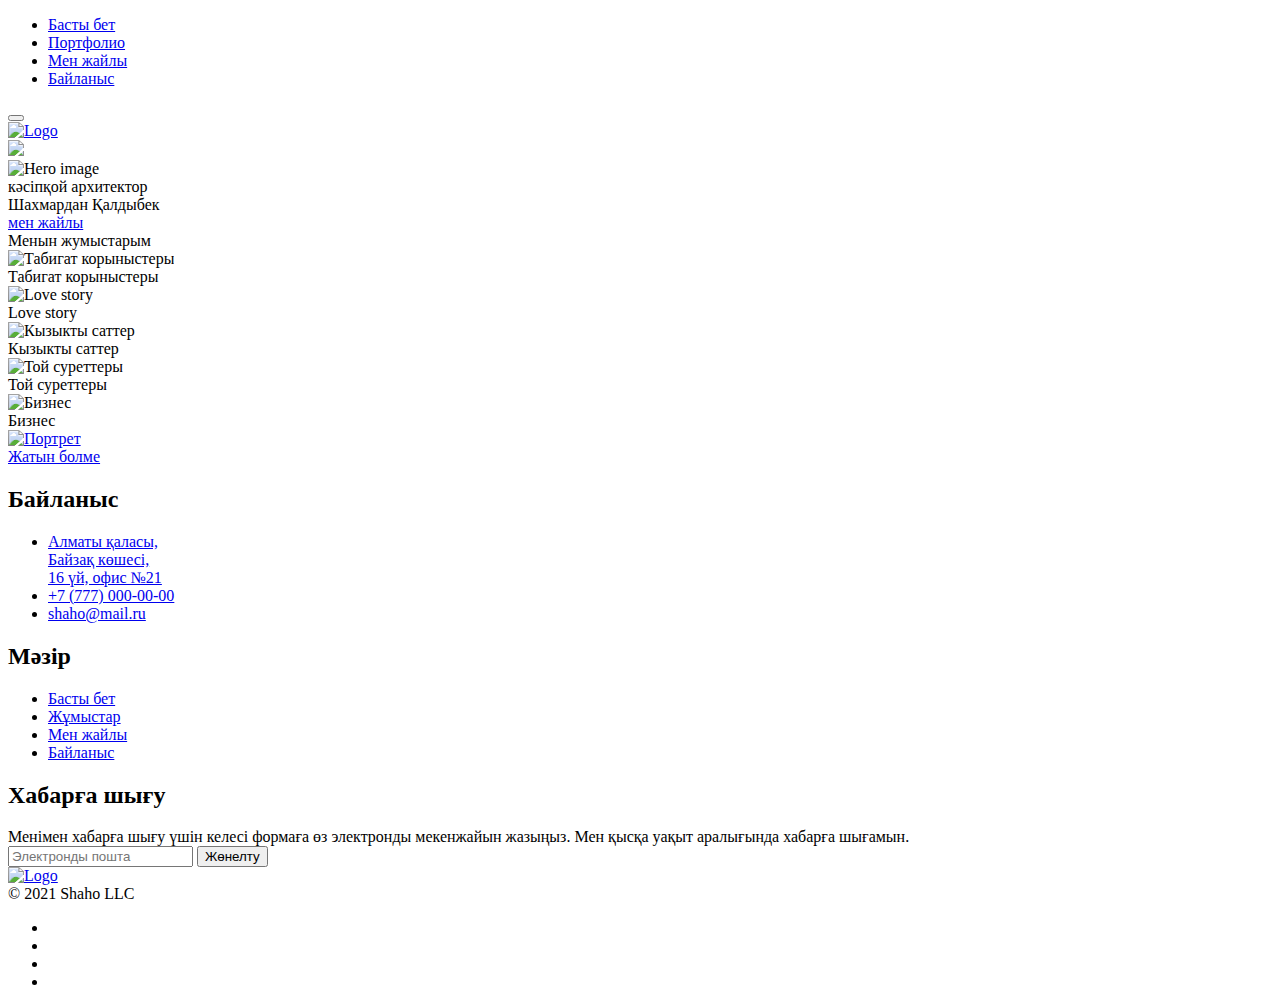
==== index.html @ 6ce24fdb "Update index.html" ====
<!DOCTYPE html>
<html lang="kk">
    <head>
        <meta charset="utf-8"> 
        <title>Shaho</title>
        <meta name="viewport" content="width=device-width; initial-scale=1">
        <meta name="theme-color" content="#9d4edd">
        <link rel="stylesheet" href="css/flexbox-grid.css">
        <link rel="stylesheet" href="css/main.css">
        <link rel="stylesheet" href="libs/fontawesome/css/all.min.css">
        <link rel="icon" href="icons/aa.svg">
    </head>
    <body>
        <div class="nav-container">
            <nav class="menu d-flex justify-content-center align-items-center">
                <ul class="menu-list">
                    <li><a href="index.html">Басты бет</a></li>
                    <li><a href="portfolio-list.html">Портфолио</a></li>
                    <li><a href="about-me.html">Мен жайлы</a></li>
                    <li><a href="contact.html">Байланыс</a></li>
                </ul>
                <button class="menu-close">
                    <i class="fas fa-times"></i>
                </button>
            </nav>
        </div>
        <header class="header container">
            <div class="row align-items-center">
                <div class="col-6">
                    <a href="index.html" class="logo">
                        <img src="images/logo.png" alt="Logo">
                    </a>
                </div>
                <div class="col-6 d-flex justify-content-end">
                    <img src="images/menu-button.png" class="menu-open">
                </div>
            </div>
        </header>
        <main>
            <section class="hero">
                <div class="hero__overlay"></div>
                <div class="hero__image">
                    <img src="images/ARCHITECT.jpg" alt="Hero image">
                </div>
                <div class="hero__content d-flex flex-column justify-content-center align-items-center"> <!--кате бар жер-->
                    <div class="hero__subtitle">кәсіпқой архитектор</div>
                    <div class="hero__title">Шахмардан Қалдыбек</div>
                    <div>
                        <a href="about-me.html" class="hero_link" >мен жайлы</a>
                    </div>
                </div>
            </section>
            <section class="container">
                <section class="category">
                    <div class="category__line"></div>
                    <div class="category__title">
                        Менын жумыстарым
                    </div>
                </section>
                <section class="row category__list">

                    <div class="col-12 col-md-6 col-xl-4 category__item">
                        <div>
                            <div class="category__image">
                                <img src="images/cat-nature.jpg" alt="Табигат корыныстеры">
                            </div>
                            <div class="category__name">
                                Табигат корыныстеры
                            </div>
                        </div>
                    </div>
                    <div class="col-12 col-md-6 col-xl-4 category__item">
                        <div>
                            <div class="category__image">
                                <img src="images/cat-love.jpg" alt="Love story">
                            </div>
                            <div class="category__name">
                                Love story
                            </div>
                        </div>
                    </div>
                    <div class="col-12 col-md-6 col-xl-4 category__item">
                        <div>
                            <div class="category__image">
                                <img src="images/cat-party.jpg" alt="Кызыкты саттер">
                            </div>
                            <div class="category__name">
                                Кызыкты саттер
                            </div>
                        </div>
                    </div>
                    <div class="col-12 col-md-6 col-xl-4 category__item">
                        <div>
                            <div class="category__image">
                                <img src="images/cat-wedding.jpg" alt="Той суреттеры">
                            </div>
                            <div class="category__name">
                                Той суреттеры
                            </div>
                        </div>
                    </div>
                    <div class="col-12 col-md-6 col-xl-4 category__item">
                        <div>
                            <div class="category__image">
                                <img src="images/cat-comerce.jpg" alt="Бизнес">
                            </div>
                            <div class="category__name">
                                Бизнес
                            </div>
                        </div>
                    </div>
                    <div class="col-12 col-md-6 col-xl-4 category__item">
                        <div>
                            <a href="portfolio-details.html">
                                <div class="category__image">
                                    <img src="images/portfolio-list/03.jpg" alt="Портрет">
                                </div>
                                <div class="category__name">
                                    Жатын болме
                                </div>
                            </a>
                        </div>
                    </div>
                </section>
            </section>
        </main>
        <footer id="footer">
            <div class="footer-info container">
                <div class="row justify-content-end">
                    <!-- justify-content-between align-items-center -->
                    <div class="footer-contact col-12 col-md-6 col-lg-4">
                        <h2>Байланыс</h2>
                        <div>
                            <ul>
                                <li>
                                    <a href="contact.html#maps">
                                        Алматы қаласы,<br>
                                        Байзақ көшесі,<br> 
                                        16 үй, офис №21
                                    </a>
                                </li>
                                <li>
                                    <a href="tel:+7 (777) 000-00-00">
                                        +7 (777) 000-00-00
                                    </a>
                                </li>
                                <li>
                                    <a href="mailto:shaho@mail.ru">
                                        shaho@mail.ru
                                    </a>
                                </li>
                            </ul>
                        </div>
                    </div>
                    <div class="footer-menu col-12 col-md-6 col-lg-4"> <!--Кателык табылган жер-->
                        <h2>Мәзір</h2>
                        <div>
                            <ul>
                                <li>
                                    <a href="index.html">
                                        Басты бет
                                    </a>
                                </li>
                                <li>
                                    <a href="portfolio-list.html">
                                        Жұмыстар
                                    </a>
                                </li>
                                <li>
                                    <a href="about-me.html">
                                        Мен жайлы
                                    </a>
                                </li>
                                <li>
                                    <a href="contact.html">
                                        Байланыс
                                    </a>
                                </li>
                            </ul>
                        </div>
                    </div>
                    <div class="footer-touch col-12 col-lg-4">
                        <h2>Хабарға шығу</h2>
                        <span>
                            Менімен хабарға шығу үшін келесі формаға өз электронды  мекенжайын жазыңыз. Мен қысқа уақыт аралығында хабарға шығамын.
                        </span>
                        <form action="">
                            <input type="text" placeholder="Электронды пошта">
                            <button>Жөнелту</button>
                        </form>
                    </div>
                </div>
            </div>
            <div class="footer-bottom container">
                <div class="row justify-content-between align-items-center">
                    <a href="index.html" class="col-12  col-md-4">
                        <img src="images/logo.png" alt="Logo">
                    </a>
                    <div class="col-12 col-md-4 d-flex justify-content-md-center"><!--copyright--> 
                        <div class="copyright">
                            © 2021 Shaho LLC
                        </div>
                    </div>
                    <div class="col-12 col-md-4">
                        <ul class="socials d-flex justify-content-md-end">
                            <li>
                                <a href="https://vk.com/">
                                    <i class="fab fa-vk"></i>
                                </a>
                            </li>
                            <li>
                                <a href="https://instagram.com/">
                                    <i class="fab fa-instagram"></i>
                                </a>
                            </li>
                            <li>
                                <a href="https://wa.me/77777777777">
                                    <i class="fab fa-whatsapp"></i>
                                </a>
                            </li>
                            <li>
                                <a href="https://facebook.com/">
                                    <i class="fab fa-facebook"></i>
                                </a>
                            </li>
                        </ul>
                    </div>
                </div>
            </div>
        </footer>
        <script src="js/main.js"></script>
    </body>
</html>
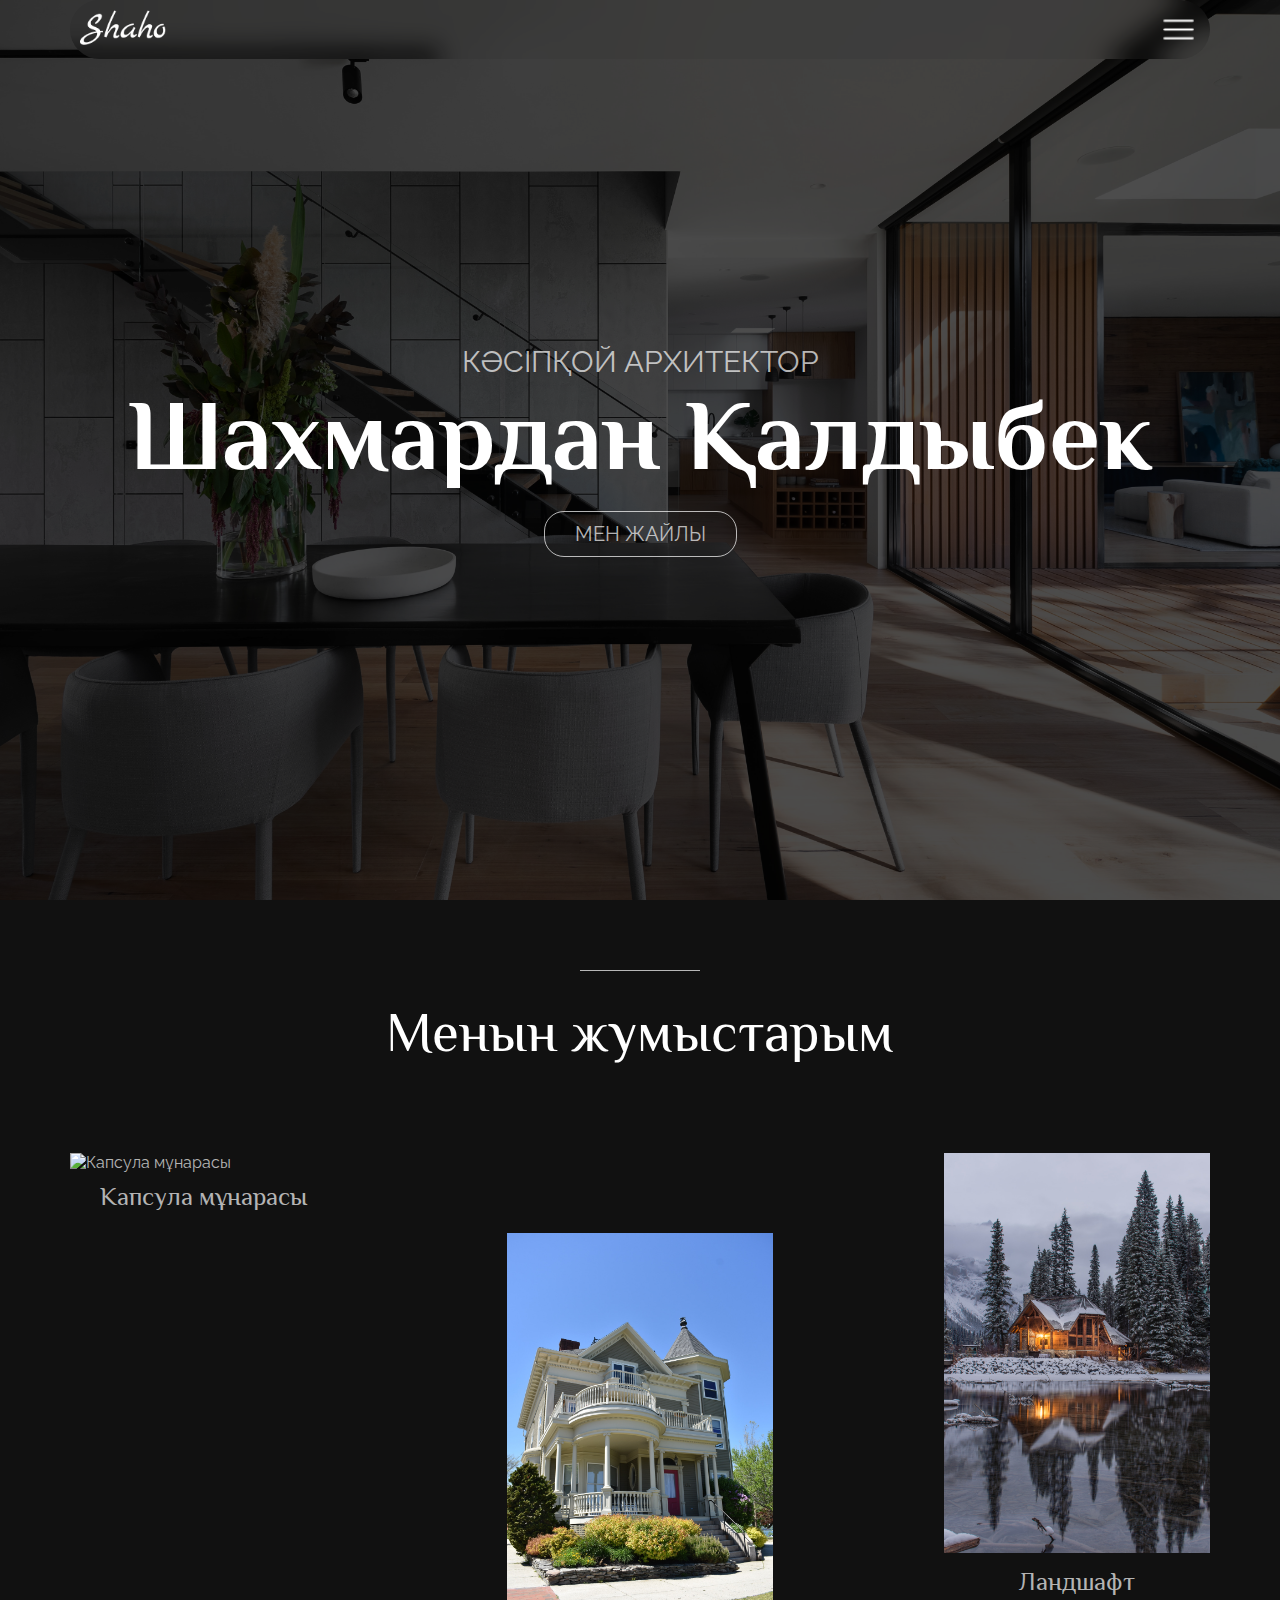
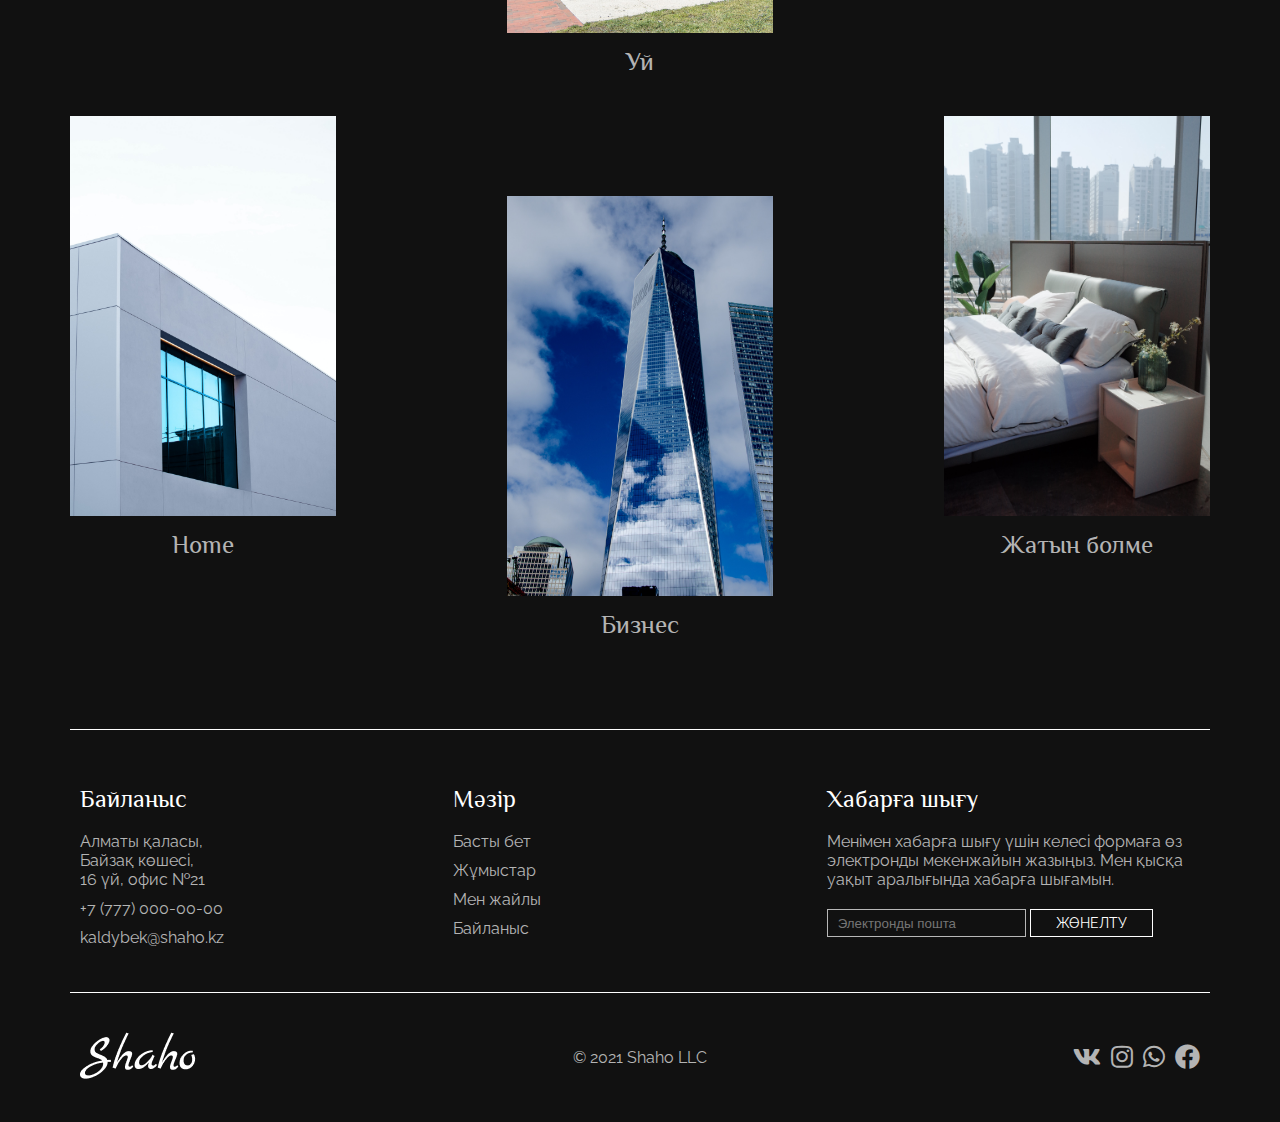
==== commit 8f81651c: "Add files via upload" ====
--- a/index.html
+++ b/index.html
@@ -1,233 +1,257 @@
 <!DOCTYPE html>
 <html lang="kk">
-    <head>
-        <meta charset="utf-8"> 
-        <title>Shaho</title>
-        <meta name="viewport" content="width=device-width; initial-scale=1">
-        <meta name="theme-color" content="#9d4edd">
-        <link rel="stylesheet" href="css/flexbox-grid.css">
-        <link rel="stylesheet" href="css/main.css">
-        <link rel="stylesheet" href="libs/fontawesome/css/all.min.css">
-        <link rel="icon" href="icons/aa.svg">
-    </head>
-    <body>
-        <div class="nav-container">
-            <nav class="menu d-flex justify-content-center align-items-center">
-                <ul class="menu-list">
-                    <li><a href="index.html">Басты бет</a></li>
-                    <li><a href="portfolio-list.html">Портфолио</a></li>
-                    <li><a href="about-me.html">Мен жайлы</a></li>
-                    <li><a href="contact.html">Байланыс</a></li>
-                </ul>
-                <button class="menu-close">
-                    <i class="fas fa-times"></i>
-                </button>
-            </nav>
+
+<head>
+    <meta charset="utf-8">
+    <title>Shaho</title>
+    <meta name="viewport" content="width=device-width; initial-scale=1">
+    <meta name="theme-color" content="#9d4edd">    
+    <link rel="stylesheet" href="css/main.css">
+    <link rel="stylesheet" href="css/index.css">
+    <link rel="stylesheet" href="css/media.css">
+    <link rel="stylesheet" href="css/flexbox-grid.css">
+    <link rel="stylesheet" href="libs/fontawesome/css/all.min.css">
+    <link rel="icon" href="icons/aa.svg">
+    <meta name="description" content="shah.kz карак бала">
+</head>
+
+<body>
+    <div class="nav-container">
+        <nav class="menu d-flex justify-content-center align-items-center">
+            <ul class="menu-list">
+                <li><a href="index.html">Басты бет</a></li>
+                <li><a href="portfolio-list.html">Портфолио</a></li>
+                <li><a href="about-me.html">Мен жайлы</a></li>
+                <li><a href="contact.html">Байланыс</a></li>
+            </ul>
+            <button class="menu-close">
+                <i class="fas fa-times"></i>
+            </button>
+        </nav>
+    </div>
+
+    <header class="header container background-color">
+        <div class="row align-items-center">
+            <div class="col-6">
+                <a href="index.html" class="logo"> 
+                    <img src="images/logo.png" alt="Logo">
+                </a>
+            </div>
+            <div class="col-6 d-flex justify-content-end">
+                <img src="images/menu-button.png" class="menu-open">
+            </div>
         </div>
-        <header class="header container">
-            <div class="row align-items-center">
-                <div class="col-6">
-                    <a href="index.html" class="logo">
-                        <img src="images/logo.png" alt="Logo">
-                    </a>
-                </div>
-                <div class="col-6 d-flex justify-content-end">
-                    <img src="images/menu-button.png" class="menu-open">
-                </div>
-            </div>
-        </header>
-        <main>
-            <section class="hero">
-                <div class="hero__overlay"></div>
-                <div class="hero__image">
-                    <img src="images/ARCHITECT.jpg" alt="Hero image">
-                </div>
-                <div class="hero__content d-flex flex-column justify-content-center align-items-center"> <!--кате бар жер-->
-                    <div class="hero__subtitle">кәсіпқой архитектор</div>
-                    <div class="hero__title">Шахмардан Қалдыбек</div>
-                    <div>
-                        <a href="about-me.html" class="hero_link" >мен жайлы</a>
-                    </div>
+    </header>
+
+    <main>
+        <section class="hero">
+            <div class="hero__overlay"></div>
+            <div class="hero__image">
+                <img src="images/ARCHITECT.jpg" alt="Hero image">
+            </div>
+            <div class="hero__content d-flex flex-column justify-content-center align-items-center">
+                <!--кате бар жер-->
+                <div class="hero__subtitle">кәсіпқой архитектор</div>
+                <div class="hero__title">Шахмардан Қалдыбек</div>
+                <div>
+                    <a href="about-me.html" class="hero_link">мен жайлы</a>
+                </div>
+            </div>
+        </section>
+        <section class="container">
+            <section class="category">
+                <div class="category__line">
+                </div>
+                <div class="category__title">
+                    Менын жумыстарым
                 </div>
             </section>
-            <section class="container">
-                <section class="category">
-                    <div class="category__line"></div>
-                    <div class="category__title">
-                        Менын жумыстарым
-                    </div>
-                </section>
-                <section class="row category__list">
-
-                    <div class="col-12 col-md-6 col-xl-4 category__item">
-                        <div>
-                            <div class="category__image">
-                                <img src="images/cat-nature.jpg" alt="Табигат корыныстеры">
-                            </div>
-                            <div class="category__name">
-                                Табигат корыныстеры
-                            </div>
-                        </div>
-                    </div>
-                    <div class="col-12 col-md-6 col-xl-4 category__item">
-                        <div>
-                            <div class="category__image">
-                                <img src="images/cat-love.jpg" alt="Love story">
-                            </div>
-                            <div class="category__name">
-                                Love story
-                            </div>
-                        </div>
-                    </div>
-                    <div class="col-12 col-md-6 col-xl-4 category__item">
-                        <div>
-                            <div class="category__image">
-                                <img src="images/cat-party.jpg" alt="Кызыкты саттер">
-                            </div>
-                            <div class="category__name">
-                                Кызыкты саттер
-                            </div>
-                        </div>
-                    </div>
-                    <div class="col-12 col-md-6 col-xl-4 category__item">
-                        <div>
-                            <div class="category__image">
-                                <img src="images/cat-wedding.jpg" alt="Той суреттеры">
-                            </div>
-                            <div class="category__name">
-                                Той суреттеры
-                            </div>
-                        </div>
-                    </div>
-                    <div class="col-12 col-md-6 col-xl-4 category__item">
-                        <div>
-                            <div class="category__image">
-                                <img src="images/cat-comerce.jpg" alt="Бизнес">
+            <section class="row category__list"> <!--The class style no!-->
+
+                <div class="col-12 col-md-6 col-xl-4 category__item">
+                    <div>
+                        <a href="#">
+                            <div class="category__image">
+                                <img src="images/Nakagin.jpg" alt="Капсула мұнарасы">
+                            </div>
+                            <div class="category__name">
+                                Капсула мұнарасы
+                            </div>
+                        </a>
+                    </div>
+                </div>
+                <div class="col-12 col-md-6 col-xl-4 category__item">
+                    <div>
+                        <a href="#">
+                            <div class="category__image">
+                                <img src="images/1-home.jpg" alt="Home 1">
+                            </div>
+                            <div class="category__name">
+                                Уй
+                            </div>
+                        </a>
+                    </div>
+                </div>
+                <div class="col-12 col-md-6 col-xl-4 category__item">
+                    <div>
+                        <a href="#">
+                            <div class="category__image">
+                                <img src="images/2-home.jpg" alt="Ландшафт">
+                            </div>
+                            <div class="category__name">
+                                Ландшафт
+                            </div>
+                        </a>
+                    </div>
+                </div>
+                <div class="col-12 col-md-6 col-xl-4 category__item">
+                    <div>
+                        <a href="#">
+                            <div class="category__image">
+                                <img src="images/3-home.jpg" alt="Home">
+                            </div>
+                            <div class="category__name">
+                                Home
+                            </div>
+                        </a>
+                    </div>
+                </div>
+                <div class="col-12 col-md-6 col-xl-4 category__item">
+                    <div>
+                        <a href="#">
+                            <div class="category__image">
+                                <img src="images/4-home.jpg" alt="Бизнес">
                             </div>
                             <div class="category__name">
                                 Бизнес
                             </div>
-                        </div>
-                    </div>
-                    <div class="col-12 col-md-6 col-xl-4 category__item">
-                        <div>
-                            <a href="portfolio-details.html">
-                                <div class="category__image">
-                                    <img src="images/portfolio-list/03.jpg" alt="Портрет">
-                                </div>
-                                <div class="category__name">
-                                    Жатын болме
-                                </div>
-                            </a>
-                        </div>
-                    </div>
-                </section>
+                        </a>
+                    </div>
+                </div>
+                <div class="col-12 col-md-6 col-xl-4 category__item">
+                    <div>
+                        <a href="portfolio-details.html">
+                            <div class="category__image">
+                                <img src="images/portfolio-list/03.jpg" alt="Жатын болме">
+                            </div>
+                            <div class="category__name">
+                                Жатын болме
+                            </div>
+                        </a>
+                    </div>
+                </div>
             </section>
-        </main>
-        <footer id="footer">
-            <div class="footer-info container">
-                <div class="row justify-content-end">
-                    <!-- justify-content-between align-items-center -->
-                    <div class="footer-contact col-12 col-md-6 col-lg-4">
-                        <h2>Байланыс</h2>
-                        <div>
-                            <ul>
-                                <li>
-                                    <a href="contact.html#maps">
-                                        Алматы қаласы,<br>
-                                        Байзақ көшесі,<br> 
-                                        16 үй, офис №21
-                                    </a>
-                                </li>
-                                <li>
-                                    <a href="tel:+7 (777) 000-00-00">
-                                        +7 (777) 000-00-00
-                                    </a>
-                                </li>
-                                <li>
-                                    <a href="mailto:shaho@mail.ru">
-                                        shaho@mail.ru
-                                    </a>
-                                </li>
-                            </ul>
-                        </div>
-                    </div>
-                    <div class="footer-menu col-12 col-md-6 col-lg-4"> <!--Кателык табылган жер-->
-                        <h2>Мәзір</h2>
-                        <div>
-                            <ul>
-                                <li>
-                                    <a href="index.html">
-                                        Басты бет
-                                    </a>
-                                </li>
-                                <li>
-                                    <a href="portfolio-list.html">
-                                        Жұмыстар
-                                    </a>
-                                </li>
-                                <li>
-                                    <a href="about-me.html">
-                                        Мен жайлы
-                                    </a>
-                                </li>
-                                <li>
-                                    <a href="contact.html">
-                                        Байланыс
-                                    </a>
-                                </li>
-                            </ul>
-                        </div>
-                    </div>
-                    <div class="footer-touch col-12 col-lg-4">
-                        <h2>Хабарға шығу</h2>
-                        <span>
-                            Менімен хабарға шығу үшін келесі формаға өз электронды  мекенжайын жазыңыз. Мен қысқа уақыт аралығында хабарға шығамын.
-                        </span>
-                        <form action="">
-                            <input type="text" placeholder="Электронды пошта">
-                            <button>Жөнелту</button>
-                        </form>
-                    </div>
-                </div>
-            </div>
-            <div class="footer-bottom container">
-                <div class="row justify-content-between align-items-center">
-                    <a href="index.html" class="col-12  col-md-4">
-                        <img src="images/logo.png" alt="Logo">
-                    </a>
-                    <div class="col-12 col-md-4 d-flex justify-content-md-center"><!--copyright--> 
-                        <div class="copyright">
-                            © 2021 Shaho LLC
-                        </div>
-                    </div>
-                    <div class="col-12 col-md-4">
-                        <ul class="socials d-flex justify-content-md-end">
-                            <li>
-                                <a href="https://vk.com/">
-                                    <i class="fab fa-vk"></i>
-                                </a>
-                            </li>
-                            <li>
-                                <a href="https://instagram.com/">
-                                    <i class="fab fa-instagram"></i>
-                                </a>
-                            </li>
-                            <li>
-                                <a href="https://wa.me/77777777777">
-                                    <i class="fab fa-whatsapp"></i>
-                                </a>
-                            </li>
-                            <li>
-                                <a href="https://facebook.com/">
-                                    <i class="fab fa-facebook"></i>
+        </section>
+    </main>
+
+    <footer id="footer">
+        <div class="footer-info container">
+            <div class="row justify-content-end">
+                <!-- justify-content-between align-items-center -->
+                <div class="footer-contact col-12 col-md-6 col-lg-4">
+                    <h2>Байланыс</h2>
+                    <div>
+                        <ul>
+                            <li>
+                                <a href="contact.html#maps">
+                                    Алматы қаласы,<br>
+                                    Байзақ көшесі,<br>
+                                    16 үй, офис №21
+                                </a>
+                            </li>
+                            <li>
+                                <a href="tel:+7 (777) 000-00-00">
+                                    +7 (777) 000-00-00
+                                </a>
+                            </li>
+                            <li>
+                                <a href="mailto:shaho@mail.ru">
+                                    kaldybek@shaho.kz
                                 </a>
                             </li>
                         </ul>
                     </div>
                 </div>
-            </div>
-        </footer>
-        <script src="js/main.js"></script>
-    </body>
-</html>
+                <div class="footer-menu col-12 col-md-6 col-lg-4">
+                    <!--Кателык табылган жер-->
+                    <h2>Мәзір</h2>
+                    <div>
+                        <ul>
+                            <li>
+                                <a href="index.html">
+                                    Басты бет
+                                </a>
+                            </li>
+                            <li>
+                                <a href="portfolio-list.html">
+                                    Жұмыстар
+                                </a>
+                            </li>
+                            <li>
+                                <a href="about-me.html">
+                                    Мен жайлы
+                                </a>
+                            </li>
+                            <li>
+                                <a href="contact.html">
+                                    Байланыс
+                                </a>
+                            </li>
+                        </ul>
+                    </div>
+                </div>
+                <div class="footer-touch col-12 col-lg-4">
+                    <h2>Хабарға шығу</h2>
+                    <span>
+                        Менімен хабарға шығу үшін келесі формаға өз электронды мекенжайын жазыңыз. Мен қысқа уақыт
+                        аралығында хабарға шығамын.
+                    </span>
+                    <form action="">
+                        <input type="text" placeholder="Электронды пошта">
+                        <button>Жөнелту</button>
+                    </form>
+                </div>
+            </div>
+        </div>
+        <div class="footer-bottom container">
+            <div class="row justify-content-between align-items-center">
+                <a href="index.html" class="col-12  col-md-4">
+                    <img src="images/logo.png" alt="Logo">
+                </a>
+                <div class="col-12 col-md-4 d-flex justify-content-md-center">
+                    <!--copyright-->
+                    <div class="copyright">
+                        © 2021 Shaho LLC
+                    </div>
+                </div>
+                <div class="col-12 col-md-4">
+                    <ul class="socials d-flex justify-content-md-end">
+                        <li>
+                            <a href="https://vk.com/shaho.kz">
+                                <i class="fab fa-vk"></i>
+                            </a>
+                        </li>
+                        <li>
+                            <a href="https://instagram.com/shaho.kz">
+                                <i class="fab fa-instagram"></i>
+                            </a>
+                        </li>
+                        <li>
+                            <a href="https://wa.me/77770000000">
+                                <i class="fab fa-whatsapp"></i>
+                            </a>
+                        </li>
+                        <li>
+                            <a href="https://facebook.com/shaho.kz">
+                                <i class="fab fa-facebook"></i>
+                            </a>
+                        </li>
+                    </ul>
+                </div>
+            </div>
+        </div>
+    </footer>
+
+    <script src="js/main.js"></script>
+</body>
+</html>--- a/css/main.css
+++ b/css/main.css
@@ -0,0 +1,314 @@
+@import url('https://fonts.googleapis.com/css2?family=Philosopher:ital,wght@0,400;0,700;1,400;1,700&family=Raleway:ital,wght@0,400;0,700;1,400;1,700&display=swap');
+:root{
+    --bg-color-1: #111;
+    --bg-color-2: #282828;
+    --color-1: #fff;
+    --color-2: rgba(255, 255, 255, 0.7);
+    --font-family-1: 'Raleway';
+    --font-family-2: 'Philosopher';
+}
+* {
+    box-sizing: border-box;
+}
+
+
+body {
+    background-color: var(--bg-color-1);
+    color: var(--color-1);
+    font-family: var(--font-family-1);
+    margin: 0;
+}
+h1, 
+h3, 
+h4, 
+h5, 
+h6, 
+.title, 
+.menu-list {
+    font-family: var(--font-family-2);
+}
+a,
+.menu-close,
+.header img {
+    cursor: pointer;
+
+}
+a {
+    color: var(--color-2);
+    text-decoration: none;
+}
+a:hover {
+    color: var(--color-1);
+    text-decoration: none;
+}
+
+
+
+
+
+
+
+
+
+
+.title {
+    font-size: 50px;
+    font-weight: 700;
+    font-style: normal;
+}
+.subtitle {
+    font-size: 25px;
+    font-weight: 400;
+}
+
+
+
+
+
+
+
+
+
+
+
+
+
+
+
+
+
+
+
+
+
+
+
+
+
+
+
+
+
+
+
+
+.tabs {
+    margin-top: 100px;
+    border-bottom: 1px solid var(--color-2);
+}
+.tabs__title {
+    font-size: 30px;
+    font-family: var(--font-family-2);
+}
+.tabs__list-wrapper {
+    overflow-x: auto;
+}
+.tabs__list {
+    width: 100%;
+    list-style: none;
+    margin: 0;
+    padding: 0;
+    text-transform: uppercase;
+}
+.tabs__list li {
+    display: inline-block;
+    height: 100%;
+    padding: 10px 0;
+    margin: 0 10px;
+}
+.tabs__list li:first-child {
+    margin-left: 0;
+}
+.tabs__list li:last-child {
+    margin-right: 0;
+}
+.tabs__list li.active {
+    border-bottom: 1px solid var(--color-1);
+}
+.tabs__list li.active a {
+    color: var(--color-1);
+}
+.tabs__list a {
+    color: var(--color-2);
+}
+.portfolio__list {
+    margin: 50px 0;
+}
+.portfolio__item {
+    text-align: center;
+    display: flex;
+}
+.portfolio__item a {
+    display: inline-block;
+}
+.portfolio__image {
+    width: 100%;
+    object-fit: cover;
+}
+.portfolio__title {
+    text-align: center;
+    padding: 0 10px;
+}
+.work__info {
+    background-color: var(--bg-color-2);
+    padding: 15px 0;
+}
+.work__images {
+    display: flex;
+    flex-wrap: wrap;
+    justify-content: space-between;
+}
+.work__images div {
+    width: 50%;
+    margin: 20px 0;
+    height: 450px;
+}
+.work__images div:nth-child(4n), .work__images div:first-child {
+    width: 100%;
+    margin: 0;
+}
+.work__images div:nth-child(4n-2) {
+    padding-right: 20px;
+}
+.work__images img {
+    width: 100%;
+    height: 100%;
+    object-fit: cover;
+}
+.author {
+    height: 0;
+    overflow: hidden;
+}
+.author__image {
+    background: var(--bg-color-2);
+}
+.author__image, 
+.author__info {
+    height: 100vh;
+}
+.author__image img {
+    width: 80%;
+    height: 80%;
+    margin-top: 10%;
+    margin-left: 10%;
+    object-fit: cover;
+}
+.author__info {
+    padding-left: 5%;
+}
+.author__bio {
+    padding-left: 5%;
+    padding-right: 15px;
+}
+.author__specialist {
+    text-transform: uppercase;
+    font-family: var(--font-family-1);
+    color: var(--color-2);
+}
+.author__fullname {
+    line-height: 2;
+    font-family: var(--font-family-2);
+    font-size: 40px;
+}
+.author__line {
+    width: 20%;
+    border-bottom: 1px solid var(--color-1);
+}
+.stat {
+    text-align: center;
+    font-family: var(--font-family-2);
+    padding: 80px 0;
+}
+.stat__counter {
+    font-size: 60px;
+}
+.stat__label {
+    color: var(--color-2);
+    font-size: 25px;
+}
+.quote {
+    position: relative;
+    height: 200px;
+}
+.quote img {
+    height: 100%;
+    width: 100%;
+    object-fit: cover;
+}
+.quote blockquote {
+    position: absolute;
+    top: 0;
+    left: 0;
+    right: 0;
+    text-align: center;
+    width: 100%;
+    height: 100%;
+    padding: 0;
+    margin: 0;
+    display: flex;
+    align-items: center;
+    justify-content: center;
+    background: rgba(0, 0, 0, 0.7);
+    font-family: var(--font-family-2);
+    font-size: 25px;
+}
+.content__form-container {
+    height: 100vh;
+}
+.contact__image {
+    display: none;
+}
+.contact__image img {
+    width: 100%;
+    height: 100%;
+    object-fit: cover;
+}
+.contact__form {
+    display: flex;
+    justify-content: center;
+    padding : 20px 10%;
+    flex-direction: column;
+}
+.contact__form h1 {
+    font-size: 40px;
+    text-align: center;
+}
+.contact__form input, 
+.contact__form button,
+.contact__form textarea {
+    display: block;  
+    margin: 10px 0; 
+    font-family: var(--font-family-1);
+    color: var(--color-1);
+    background: var(--bg-color-2);
+    padding: 10px;
+    border: 0;
+    font-size: 14px;
+}
+.contact__form input::placeholder, 
+.contact__form textarea::placeholder {
+    color: var(--color-2);
+}
+.contact__form button {
+    border: 1px solid var(--color-2);
+    background: transparent;
+    cursor: pointer;
+}
+.contact__info-container {
+    display: flex;
+    flex-wrap: wrap;
+    background: var(--bg-color-2);
+    justify-content: space-around;
+    text-align: center;
+    margin: 50px 0;
+    padding: 50px 0;
+}
+.contact__info div {
+    padding: 10px 0;
+}
+.contact__info .icon {
+    font-size: 40px;
+}
+.contact__info .title {
+    font-size: 30px;
+}
--- a/css/index.css
+++ b/css/index.css
@@ -0,0 +1,235 @@
+.background-color{
+    border-radius: 50px;
+    padding: .7720588235em 1.1764705882em;
+    background-color: #14131310; /*faf4f410*/
+    backdrop-filter: blur(12px);
+    -webkit-backdrop-filter: blur(12px);
+}
+
+.nav-container,
+.header {
+    position: fixed;
+}
+.menu-close,
+.hero__image,
+.hero__content,
+.hero__overlay {
+    position: absolute;
+}
+.menu-list li,
+.category__title,
+.category__name,
+.hero__title,
+.copyright {
+    text-align: center;
+}
+.nav-container.active,
+.hero_link {
+    display: block;
+}
+.hero__subtitle,
+.hero_link,
+.footer-touch button {
+    text-transform: uppercase;
+}
+.hero__image,
+.hero__content,
+.hero__overlay,
+.hero {
+    height: 100vh;
+    width: 100%;
+}
+.hero__image img,
+.category__image img {
+    object-fit: cover;
+}
+.footer-info,
+.footer-touch button {
+    font-family: var(--font-family-1);
+}
+.hero__title,
+.category__title,
+.category__name,
+.footer-info h2 {
+    font-family: var(--font-family-2);
+}
+.category__item>div,
+.category__image img {
+    width: 100%;
+}
+.input:hover,
+.footer-touch button,
+.hero_link:hover {
+    border: 1px solid var(--color-1); 
+}
+.hero_link,
+.footer-touch input {
+    border: 1px solid var(--color-2);
+}
+.footer-info h2,
+.input:hover,
+.menu-close,
+.footer-touch input,
+.footer-touch button {
+    color: var(--color-1);
+}
+.footer-info,
+.footer-bottom,
+.hero__subtitle {
+    color: var(--color-2);
+}
+.menu-list,
+.footer-info ul,
+.socials {
+    list-style: none;
+    margin: 0;
+    padding: 0;
+}
+.menu-list,
+.category__name,
+.socials li {
+    font-size: 25px;
+
+}
+.hero_link,
+.category__item,
+.footer-touch form {
+    margin-top: 20px;
+}
+
+
+.nav-container {
+    top: 0;
+    width: 100%;
+    z-index: 99;
+    display: none; 
+}
+.menu{
+    background: var(--bg-color-2);
+    height: 100vh;
+    width: 100vw;
+}
+.menu-list li{
+    margin: 20px 0;
+}
+
+.menu-close {
+    top: 20px;
+    right: 20px;
+    background: transparent;
+    border: 0;
+    font-size: 30px;
+}
+.header {
+    left: 0;
+    right: 0;
+    top: 0;
+    z-index: 98;
+    padding: 10px;
+    /* background-color: #02141a; */
+}
+.header img {
+    height: 25px;
+}
+main {
+    margin-bottom: 70px;
+}
+.hero {
+    position: relative;
+}
+.hero__overlay {
+    top: 0;
+    background: rgba(0, 0, 0, 0.7);
+    z-index: 1;
+}
+.hero__image img {
+    width: 100%;
+    height: 100%;
+}
+.hero__content {
+    z-index: 2;
+}
+.hero__subtitle {
+    font-size: 18px;
+}
+.hero__title {
+    font-size: 30px;
+    font-weight: bold;
+}
+.hero_link {
+    font-size: 14px;
+    padding: 10px 30px;
+    border-radius: 20px;
+}
+.category{ 
+    margin: 30px 0;
+}
+.category__line {
+    width: 120px;
+    margin: auto;
+    border-top: 1px solid var(--color-2);
+}
+.category__title { 
+    margin-top: 30px;
+    font-size: 22px;
+}
+.category__name { 
+    margin-top: 10px;
+    margin-bottom: 20px;
+}
+.footer-info { 
+    border-top: 1px solid var(--color-1);
+    border-bottom: 1px solid var(--color-1);
+    padding: 35px 10px;
+}
+.footer-info h2 { 
+    font-style: normal;
+    font-weight: 400;
+}
+.footer-info ul li {
+    margin: 10px 0;
+}
+.footer-info button:hover{ 
+    opacity: 0.8;
+}
+.footer-touch input{
+    padding: 5.5px 10px;
+    margin-bottom: 15px;
+    background-color: var(--bg-color-1)
+}
+.footer-touch button{ 
+    background-color: transparent;
+    padding: 5px 25px;
+    cursor: pointer;
+    font-size: 14px;
+}
+.footer-bottom { 
+    padding: 35px 10px;
+}
+.socials li{
+    display: inline-block;
+    margin-left: 10px;
+}
+.copyright {
+    margin: 20px 0;
+}
+
+
+::-webkit-scrollbar {
+    width: 10px;
+    background-color: none;
+}
+::-webkit-scrollbar-thumb {
+    background-color: #ffffff10;
+    backdrop-filter: blur(12px);
+    -webkit-backdrop-filter: blur(12px);
+    border-radius: 9em;
+}
+::-webkit-scrollbar-thumb:hover {
+    background-color: #fff;
+}
+::-webkit-scrollbar-button:vertical:start:decrement,
+::-webkit-scrollbar-button:vertical:end:increment {
+    background: linear-gradient(300deg, #02141a 40%, rgba(0, 0, 0, 0) 41%), linear-gradient(60deg, #02141a 40%, rgba(0, 0, 0, 0) 41%), linear-gradient(180deg, #02141a 30%, rgba(0, 0, 0, 0) 31%);
+    background-color: #f6f8f4;
+}--- a/css/media.css
+++ b/css/media.css
@@ -0,0 +1,145 @@
+
+@media (min-width: 576px) {
+    .hero__subtitle {
+        font-size: 22px;
+    }
+    .hero__title {
+        font-size: 50px;
+    }
+    .category__title {
+        font-size: 30px;
+    }
+    .portfolio__item:nth-child(even) {
+        justify-content: flex-end;
+    }
+    .portfolio__item a {
+        width: 90%;
+    }
+    .portfolio__image {
+        height: 350px;
+    }
+    .stat {
+        padding: 40px 0;
+    }
+}
+@media (min-width: 768px) {
+    .hero__subtitle {
+        font-size: 25px;
+    }
+    .hero__title {
+        font-size: 70px;
+    }
+    .category__title {
+        font-size: 40px;
+    }
+    .category__item>div {
+        width: 90%;
+    }
+    .category__image img {
+        height: 350px;
+    }
+    .category__item:nth-child(even) {
+        display: flex;
+        justify-content: flex-end;
+    }
+    .menu-list {
+        font-size: 35px;
+    }
+    .header img {
+        height: 30px;
+    }
+    .portfolio__item:nth-child(even) {
+        justify-content: flex-start;
+    }
+    .portfolio__item:nth-child(3n-1) {
+        justify-content: center;
+    }
+    .portfolio__item:nth-child(3n) {
+        justify-content: flex-end;
+    }
+    .stat {
+        padding: 70px 0;
+    }
+    .quote blockquote {
+        font-size: 40px;
+    }
+    .contact__image {
+        display: block;
+    }
+}
+@media (min-width: 992px) {
+    .hero__subtitle {
+        font-size: 28px;
+    }
+    .hero__title {
+        font-size: 70px;
+    }
+    .hero_link {
+        font-size: 20px;
+    }
+    .category__title {
+        font-size: 50px;
+    }
+    .menu-list {
+        font-size: 50px;
+    }
+    .header img {
+        height: 35px;
+    }
+    .portfolio__image {
+        height: 450px;
+    }
+    .author {
+        height: initial;
+    }
+    .about.hero {
+        display: none;
+    }
+    .author__bio {
+        text-align: right;
+    }
+}
+@media (min-width: 1200px) {
+    .hero__subtitle {
+        font-size: 30px;
+    }
+    .hero__title {
+        font-size: 100px;
+    }
+    .category__title {
+        font-size: 55px;
+    }
+    .category__item>div {
+        width: 70%;
+    }
+    .category__image img {
+        height: 400px;
+    }
+    .category__item:nth-child(even) {
+        display: block;
+    } 
+
+    .category__item:nth-child(3n-1) {
+        padding-top: 80px;
+        display: flex;
+        justify-content: center;
+    }
+    .category__item:nth-child(3n) {
+        display: flex;
+        justify-content: flex-end;
+    }
+    .category {
+        padding: 40px 0;
+    }
+    .portfolio__image {
+        height: 500px;
+    }
+}
+@media (min-width: 1400px){
+    .hero__subtitle {
+        font-size: 35px;
+    }
+    .hero__title {
+        font-size: 120px;
+    }
+}
--- a/css/flexbox-grid.css
+++ b/css/flexbox-grid.css
@@ -0,0 +1,1158 @@
+
+.container,
+.container-xxl,
+.container-xl,
+.container-lg,
+.container-md,
+.container-sm {
+    width: 100%;
+    margin: auto;
+}
+
+.d-flex {
+    display: flex;
+}
+
+.flex-row {
+    flex-direction: row;
+}
+
+.flex-column {
+    flex-direction: column;
+}
+
+.flex-row-reverse {
+    flex-direction: row-reverse;
+}
+
+.flex-column-reverse {
+    flex-direction: column-reverse;
+}
+
+.flex-wrap {
+    flex-wrap: wrap;
+}
+
+.flex-nowrap {
+    flex-wrap: nowrap;
+}
+
+.flex-wrap-reverse {
+    flex-wrap: wrap-reverse;
+}
+
+
+.justify-content-start {
+    justify-content: flex-start;
+}
+
+.justify-content-end {
+    justify-content: flex-end;
+}
+
+.justify-content-center {
+    justify-content: center;
+}
+
+.justify-content-between {
+    justify-content: space-between;
+}
+
+.justify-content-around {
+    justify-content: space-around;
+}
+
+.justify-content-evenly {
+    justify-content: space-evenly;
+}
+
+
+.align-items-start {
+    align-items: flex-start;
+}
+
+.align-items-end {
+    align-items: flex-end;
+}
+
+.align-items-baseline {
+    align-items: baseline;
+}
+
+.align-items-stretch {
+    align-items: stretch;
+}
+
+.align-items-center {
+    align-items: center;
+}
+
+
+.align-content-start {
+    align-content: start;
+}
+
+.align-content-end {
+    align-content: flex-end;
+}
+
+.align-content-center {
+    align-content: center;
+}
+
+.align-content-between {
+    align-content: space-between;
+}
+
+.align-content-around {
+    align-content: space-around;
+}
+
+.align-content-stretch {
+    align-content: stretch;
+}
+
+
+.align-self-start {
+    align-self: flex-start;
+}
+
+.align-self-end {
+    align-self: flex-end;
+}
+
+.align-self-center {
+    align-self: center;
+}
+
+.align-self-baseline {
+    align-self: baseline;
+}
+
+.align-self-stretch {
+    align-self: stretch;
+}
+
+
+
+.row {
+    display: flex;
+    flex-wrap: wrap;
+}
+
+.col-1 {
+    flex: 0 0 auto;
+    width: 8.333333%;
+}
+
+.col-2 {
+    flex: 0 0 auto;
+    width: 16.66667%;
+}
+
+.col-3 {
+    flex: 0 0 auto;
+    width: 25%;
+}
+
+.col-4 {
+    flex: 0 0 auto;
+    width: 33.33333%;
+}
+
+.col-5 {
+    flex: 0 0 auto;
+    width: 41.66666%;
+}
+
+.col-6 {
+    flex: 0 0 auto;
+    width: 50%;
+}
+
+.col-7 {
+    flex: 0 0 auto;
+    width: 58.33333%;
+}
+
+.col-8 {
+    flex: 0 0 auto;
+    width: 66.66666%;
+}
+
+.col-9 {
+    flex: 0 0 auto;
+    width: 75%;
+}
+
+.col-10 {
+    flex: 0 0 auto;
+    width: 83.33333%;
+}
+
+.col-11 {
+    flex: 0 0 auto;
+    width: 91.66666%;
+}
+
+.col-12 {
+    flex: 0 0 auto;
+    width: 100%;
+}
+
+@media (min-width: 576px) {
+
+    .container-sm,
+    .container {
+        max-width: 540px;
+    }
+
+    .col-sm-1 {
+        flex: 0 0 auto;
+        width: 8.3333333333%;
+    }
+
+    .col-sm-2 {
+        flex: 0 0 auto;
+        width: 16.6666666667%;
+    }
+
+    .col-sm-3 {
+        flex: 0 0 auto;
+        width: 25%;
+    }
+
+    .col-sm-4 {
+        flex: 0 0 auto;
+        width: 33.3333333333%;
+    }
+
+    .col-sm-5 {
+        flex: 0 0 auto;
+        width: 41.6666666667%;
+    }
+
+    .col-sm-6 {
+        flex: 0 0 auto;
+        width: 50%;
+    }
+
+    .col-sm-7 {
+        flex: 0 0 auto;
+        width: 58.3333333333%;
+    }
+
+    .col-sm-8 {
+        flex: 0 0 auto;
+        width: 66.6666666667%;
+    }
+
+    .col-sm-9 {
+        flex: 0 0 auto;
+        width: 75%;
+    }
+
+    .col-sm-10 {
+        flex: 0 0 auto;
+        width: 83.3333333333%;
+    }
+
+    .col-sm-11 {
+        flex: 0 0 auto;
+        width: 91.6666666667%;
+    }
+
+    .col-sm-12 {
+        flex: 0 0 auto;
+        width: 100%;
+    }
+
+    .d-sm-flex {
+        display: flex !important;
+    }
+
+    .flex-sm-row {
+        flex-direction: row !important;
+    }
+
+    .flex-sm-column {
+        flex-direction: column !important;
+    }
+
+    .flex-sm-row-reverse {
+        flex-direction: row-reverse !important;
+    }
+
+    .flex-sm-column-reverse {
+        flex-direction: column-reverse !important;
+    }
+
+    .flex-sm-wrap {
+        flex-wrap: wrap !important;
+    }
+
+    .flex-sm-nowrap {
+        flex-wrap: nowrap !important;
+    }
+
+    .flex-sm-wrap-reverse {
+        flex-wrap: wrap-reverse !important;
+    }
+
+    .justify-content-sm-start {
+        justify-content: flex-start !important;
+    }
+
+    .justify-content-sm-end {
+        justify-content: flex-end !important;
+    }
+
+    .justify-content-sm-center {
+        justify-content: center !important;
+    }
+
+    .justify-content-sm-between {
+        justify-content: space-between !important;
+    }
+
+    .justify-content-sm-around {
+        justify-content: space-around !important;
+    }
+
+    .justify-content-sm-evenly {
+        justify-content: space-evenly !important;
+    }
+
+    .align-items-sm-start {
+        align-items: flex-start !important;
+    }
+
+    .align-items-sm-end {
+        align-items: flex-end !important;
+    }
+
+    .align-items-sm-center {
+        align-items: center !important;
+    }
+
+    .align-items-sm-baseline {
+        align-items: baseline !important;
+    }
+
+    .align-items-sm-stretch {
+        align-items: stretch !important;
+    }
+
+    .align-content-sm-start {
+        align-content: flex-start !important;
+    }
+
+    .align-content-sm-end {
+        align-content: flex-end !important;
+    }
+
+    .align-content-sm-center {
+        align-content: center !important;
+    }
+
+    .align-content-sm-between {
+        align-content: space-between !important;
+    }
+
+    .align-content-sm-around {
+        align-content: space-around !important;
+    }
+
+    .align-content-sm-stretch {
+        align-content: stretch !important;
+    }
+
+    .align-self-sm-start {
+        align-self: flex-start !important;
+    }
+
+    .align-self-sm-end {
+        align-self: flex-end !important;
+    }
+
+    .align-self-sm-center {
+        align-self: center !important;
+    }
+
+    .align-self-sm-baseline {
+        align-self: baseline !important;
+    }
+
+    .align-self-sm-stretch {
+        align-self: stretch !important;
+    }
+
+}
+
+@media (min-width: 768px) {
+
+    .container-md,
+    .container-sm,
+    .container {
+        max-width: 720px;
+    }
+
+    .col-md-1 {
+        flex: 0 0 auto;
+        width: 8.3333333333%;
+    }
+
+    .col-md-2 {
+        flex: 0 0 auto;
+        width: 16.6666666667%;
+    }
+
+    .col-md-3 {
+        flex: 0 0 auto;
+        width: 25%;
+    }
+
+    .col-md-4 {
+        flex: 0 0 auto;
+        width: 33.3333333333%;
+    }
+
+    .col-md-5 {
+        flex: 0 0 auto;
+        width: 41.6666666667%;
+    }
+
+    .col-md-6 {
+        flex: 0 0 auto;
+        width: 50%;
+    }
+
+    .col-md-7 {
+        flex: 0 0 auto;
+        width: 58.3333333333%;
+    }
+
+    .col-md-8 {
+        flex: 0 0 auto;
+        width: 66.6666666667%;
+    }
+
+    .col-md-9 {
+        flex: 0 0 auto;
+        width: 75%;
+    }
+
+    .col-md-10 {
+        flex: 0 0 auto;
+        width: 83.3333333333%;
+    }
+
+    .col-md-11 {
+        flex: 0 0 auto;
+        width: 91.6666666667%;
+    }
+
+    .col-md-12 {
+        flex: 0 0 auto;
+        width: 100%;
+    }
+
+    .d-md-flex {
+        display: flex !important;
+    }
+
+    .flex-md-row {
+        flex-direction: row !important;
+    }
+
+    .flex-md-column {
+        flex-direction: column !important;
+    }
+
+    .flex-md-row-reverse {
+        flex-direction: row-reverse !important;
+    }
+
+    .flex-md-column-reverse {
+        flex-direction: column-reverse !important;
+    }
+
+    .flex-md-wrap {
+        flex-wrap: wrap !important;
+    }
+
+    .flex-md-nowrap {
+        flex-wrap: nowrap !important;
+    }
+
+    .flex-md-wrap-reverse {
+        flex-wrap: wrap-reverse !important;
+    }
+
+    .justify-content-md-start {
+        justify-content: flex-start !important;
+    }
+
+    .justify-content-md-end {
+        justify-content: flex-end !important;
+    }
+
+    .justify-content-md-center {
+        justify-content: center !important;
+    }
+
+    .justify-content-md-between {
+        justify-content: space-between !important;
+    }
+
+    .justify-content-md-around {
+        justify-content: space-around !important;
+    }
+
+    .justify-content-md-evenly {
+        justify-content: space-evenly !important;
+    }
+
+    .align-items-md-start {
+        align-items: flex-start !important;
+    }
+
+    .align-items-md-end {
+        align-items: flex-end !important;
+    }
+
+    .align-items-md-center {
+        align-items: center !important;
+    }
+
+    .align-items-md-baseline {
+        align-items: baseline !important;
+    }
+
+    .align-items-md-stretch {
+        align-items: stretch !important;
+    }
+
+    .align-content-md-start {
+        align-content: flex-start !important;
+    }
+
+    .align-content-md-end {
+        align-content: flex-end !important;
+    }
+
+    .align-content-md-center {
+        align-content: center !important;
+    }
+
+    .align-content-md-between {
+        align-content: space-between !important;
+    }
+
+    .align-content-md-around {
+        align-content: space-around !important;
+    }
+
+    .align-content-md-stretch {
+        align-content: stretch !important;
+    }
+
+
+    .align-self-md-start {
+        align-self: flex-start !important;
+    }
+
+    .align-self-md-end {
+        align-self: flex-end !important;
+    }
+
+    .align-self-md-center {
+        align-self: center !important;
+    }
+
+    .align-self-md-baseline {
+        align-self: baseline !important;
+    }
+
+    .align-self-md-stretch {
+        align-self: stretch !important;
+    }
+}
+
+@media (min-width: 992px) {
+
+    .container-lg,
+    .container-md,
+    .container-sm,
+    .container {
+        max-width: 960px;
+    }
+
+    .col-lg-1 {
+        flex: 0 0 auto;
+        width: 8.3333333333%;
+    }
+
+    .col-lg-2 {
+        flex: 0 0 auto;
+        width: 16.6666666667%;
+    }
+
+    .col-lg-3 {
+        flex: 0 0 auto;
+        width: 25%;
+    }
+
+    .col-lg-4 {
+        flex: 0 0 auto;
+        width: 33.3333333333%;
+    }
+
+    .col-lg-5 {
+        flex: 0 0 auto;
+        width: 41.6666666667%;
+    }
+
+    .col-lg-6 {
+        flex: 0 0 auto;
+        width: 50%;
+    }
+
+    .col-lg-7 {
+        flex: 0 0 auto;
+        width: 58.3333333333%;
+    }
+
+    .col-lg-8 {
+        flex: 0 0 auto;
+        width: 66.6666666667%;
+    }
+
+    .col-lg-9 {
+        flex: 0 0 auto;
+        width: 75%;
+    }
+
+    .col-lg-10 {
+        flex: 0 0 auto;
+        width: 83.3333333333%;
+    }
+
+    .col-lg-11 {
+        flex: 0 0 auto;
+        width: 91.6666666667%;
+    }
+
+    .col-lg-12 {
+        flex: 0 0 auto;
+        width: 100%;
+    }
+
+    .d-lg-flex {
+        display: flex !important;
+    }
+
+    .flex-lg-row {
+        flex-direction: row !important;
+    }
+
+    .flex-lg-column {
+        flex-direction: column !important;
+    }
+
+    .flex-lg-row-reverse {
+        flex-direction: row-reverse !important;
+    }
+
+    .flex-lg-column-reverse {
+        flex-direction: column-reverse !important;
+    }
+
+    .flex-lg-wrap {
+        flex-wrap: wrap !important;
+    }
+
+    .flex-lg-nowrap {
+        flex-wrap: nowrap !important;
+    }
+
+    .flex-lg-wrap-reverse {
+        flex-wrap: wrap-reverse !important;
+    }
+
+    .justify-content-lg-start {
+        justify-content: flex-start !important;
+    }
+
+    .justify-content-lg-end {
+        justify-content: flex-end !important;
+    }
+
+    .justify-content-lg-center {
+        justify-content: center !important;
+    }
+
+    .justify-content-lg-between {
+        justify-content: space-between !important;
+    }
+
+    .justify-content-lg-around {
+        justify-content: space-around !important;
+    }
+
+    .justify-content-lg-evenly {
+        justify-content: space-evenly !important;
+    }
+
+    .align-items-lg-start {
+        align-items: flex-start !important;
+    }
+
+    .align-items-lg-end {
+        align-items: flex-end !important;
+    }
+
+    .align-items-lg-center {
+        align-items: center !important;
+    }
+
+    .align-items-lg-baseline {
+        align-items: baseline !important;
+    }
+
+    .align-items-lg-stretch {
+        align-items: stretch !important;
+    }
+
+    .align-content-lg-start {
+        align-content: flex-start !important;
+    }
+
+    .align-content-lg-end {
+        align-content: flex-end !important;
+    }
+
+    .align-content-lg-center {
+        align-content: center !important;
+    }
+
+    .align-content-lg-between {
+        align-content: space-between !important;
+    }
+
+    .align-content-lg-around {
+        align-content: space-around !important;
+    }
+
+    .align-content-lg-stretch {
+        align-content: stretch !important;
+    }
+
+
+    .align-self-lg-start {
+        align-self: flex-start !important;
+    }
+
+    .align-self-lg-end {
+        align-self: flex-end !important;
+    }
+
+    .align-self-lg-center {
+        align-self: center !important;
+    }
+
+    .align-self-lg-baseline {
+        align-self: baseline !important;
+    }
+
+    .align-self-lg-stretch {
+        align-self: stretch !important;
+    }
+
+}
+
+@media (min-width: 1200px) {
+
+    .container-xl,
+    .container-lg,
+    .container-md,
+    .container-sm,
+    .container {
+        max-width: 1140px;
+    }
+
+    .col-xl-1 {
+        flex: 0 0 auto;
+        width: 8.3333333333%;
+    }
+
+    .col-xl-2 {
+        flex: 0 0 auto;
+        width: 16.6666666667%;
+    }
+
+    .col-xl-3 {
+        flex: 0 0 auto;
+        width: 25%;
+    }
+
+    .col-xl-4 {
+        flex: 0 0 auto;
+        width: 33.3333333333%;
+    }
+
+    .col-xl-5 {
+        flex: 0 0 auto;
+        width: 41.6666666667%;
+    }
+
+    .col-xl-6 {
+        flex: 0 0 auto;
+        width: 50%;
+    }
+
+    .col-xl-7 {
+        flex: 0 0 auto;
+        width: 58.3333333333%;
+    }
+
+    .col-xl-8 {
+        flex: 0 0 auto;
+        width: 66.6666666667%;
+    }
+
+    .col-xl-9 {
+        flex: 0 0 auto;
+        width: 75%;
+    }
+
+    .col-xl-10 {
+        flex: 0 0 auto;
+        width: 83.3333333333%;
+    }
+
+    .col-xl-11 {
+        flex: 0 0 auto;
+        width: 91.6666666667%;
+    }
+
+    .col-xl-12 {
+        flex: 0 0 auto;
+        width: 100%;
+    }
+
+    .d-xl-flex {
+        display: flex !important;
+    }
+
+    .flex-xl-row {
+        flex-direction: row !important;
+    }
+
+    .flex-xl-column {
+        flex-direction: column !important;
+    }
+
+    .flex-xl-row-reverse {
+        flex-direction: row-reverse !important;
+    }
+
+    .flex-xl-column-reverse {
+        flex-direction: column-reverse !important;
+    }
+
+    .flex-xl-wrap {
+        flex-wrap: wrap !important;
+    }
+
+    .flex-xl-nowrap {
+        flex-wrap: nowrap !important;
+    }
+
+    .flex-xl-wrap-reverse {
+        flex-wrap: wrap-reverse !important;
+    }
+
+    .justify-content-xl-start {
+        justify-content: flex-start !important;
+    }
+
+    .justify-content-xl-end {
+        justify-content: flex-end !important;
+    }
+
+    .justify-content-xl-center {
+        justify-content: center !important;
+    }
+
+    .justify-content-xl-between {
+        justify-content: space-between !important;
+    }
+
+    .justify-content-xl-around {
+        justify-content: space-around !important;
+    }
+
+    .justify-content-xl-evenly {
+        justify-content: space-evenly !important;
+    }
+
+    .align-items-xl-start {
+        align-items: flex-start !important;
+    }
+
+    .align-items-xl-end {
+        align-items: flex-end !important;
+    }
+
+    .align-items-xl-center {
+        align-items: center !important;
+    }
+
+    .align-items-xl-baseline {
+        align-items: baseline !important;
+    }
+
+    .align-items-xl-stretch {
+        align-items: stretch !important;
+    }
+
+    .align-content-xl-start {
+        align-content: flex-start !important;
+    }
+
+    .align-content-xl-end {
+        align-content: flex-end !important;
+    }
+
+    .align-content-xl-center {
+        align-content: center !important;
+    }
+
+    .align-content-xl-between {
+        align-content: space-between !important;
+    }
+
+    .align-content-xl-around {
+        align-content: space-around !important;
+    }
+
+    .align-content-xl-stretch {
+        align-content: stretch !important;
+    }
+
+
+    .align-self-xl-start {
+        align-self: flex-start !important;
+    }
+
+    .align-self-xl-end {
+        align-self: flex-end !important;
+    }
+
+    .align-self-xl-center {
+        align-self: center !important;
+    }
+
+    .align-self-xl-baseline {
+        align-self: baseline !important;
+    }
+
+    .align-self-xl-stretch {
+        align-self: stretch !important;
+    }
+
+}
+
+@media (min-width: 1400px) {
+
+    .container-xxl,
+    .container-xl,
+    .container-lg,
+    .container-md,
+    .container-sm,
+    .container {
+        max-width: 1320px;
+    }
+
+    .col-xxl-1 {
+        flex: 0 0 auto;
+        width: 8.3333333333%;
+    }
+
+    .col-xxl-2 {
+        flex: 0 0 auto;
+        width: 16.6666666667%;
+    }
+
+    .col-xxl-3 {
+        flex: 0 0 auto;
+        width: 25%;
+    }
+
+    .col-xxl-4 {
+        flex: 0 0 auto;
+        width: 33.3333333333%;
+    }
+
+    .col-xxl-5 {
+        flex: 0 0 auto;
+        width: 41.6666666667%;
+    }
+
+    .col-xxl-6 {
+        flex: 0 0 auto;
+        width: 50%;
+    }
+
+    .col-xxl-7 {
+        flex: 0 0 auto;
+        width: 58.3333333333%;
+    }
+
+    .col-xxl-8 {
+        flex: 0 0 auto;
+        width: 66.6666666667%;
+    }
+
+    .col-xxl-9 {
+        flex: 0 0 auto;
+        width: 75%;
+    }
+
+    .col-xxl-10 {
+        flex: 0 0 auto;
+        width: 83.3333333333%;
+    }
+
+    .col-xxl-11 {
+        flex: 0 0 auto;
+        width: 91.6666666667%;
+    }
+
+    .col-xxl-12 {
+        flex: 0 0 auto;
+        width: 100%;
+    }
+
+    .d-xxl-flex {
+        display: flex !important;
+    }
+
+    .flex-xxl-row {
+        flex-direction: row !important;
+    }
+
+    .flex-xxl-column {
+        flex-direction: column !important;
+    }
+
+    .flex-xxl-row-reverse {
+        flex-direction: row-reverse !important;
+    }
+
+    .flex-xxl-column-reverse {
+        flex-direction: column-reverse !important;
+    }
+
+    .flex-xxl-wrap {
+        flex-wrap: wrap !important;
+    }
+
+    .flex-xxl-nowrap {
+        flex-wrap: nowrap !important;
+    }
+
+    .flex-xxl-wrap-reverse {
+        flex-wrap: wrap-reverse !important;
+    }
+
+    .justify-content-xxl-start {
+        justify-content: flex-start !important;
+    }
+
+    .justify-content-xxl-end {
+        justify-content: flex-end !important;
+    }
+
+    .justify-content-xxl-center {
+        justify-content: center !important;
+    }
+
+    .justify-content-xxl-between {
+        justify-content: space-between !important;
+    }
+
+    .justify-content-xxl-around {
+        justify-content: space-around !important;
+    }
+
+    .justify-content-xxl-evenly {
+        justify-content: space-evenly !important;
+    }
+
+    .align-items-xxl-start {
+        align-items: flex-start !important;
+    }
+
+    .align-items-xxl-end {
+        align-items: flex-end !important;
+    }
+
+    .align-items-xxl-center {
+        align-items: center !important;
+    }
+
+    .align-items-xxl-baseline {
+        align-items: baseline !important;
+    }
+
+    .align-items-xxl-stretch {
+        align-items: stretch !important;
+    }
+
+    .align-content-xxl-start {
+        align-content: flex-start !important;
+    }
+
+    .align-content-xxl-end {
+        align-content: flex-end !important;
+    }
+
+    .align-content-xxl-center {
+        align-content: center !important;
+    }
+
+    .align-content-xxl-between {
+        align-content: space-between !important;
+    }
+
+    .align-content-xxl-around {
+        align-content: space-around !important;
+    }
+
+    .align-content-xxl-stretch {
+        align-content: stretch !important;
+    }
+
+
+    .align-self-xxl-start {
+        align-self: flex-start !important;
+    }
+
+    .align-self-xxl-end {
+        align-self: flex-end !important;
+    }
+
+    .align-self-xxl-center {
+        align-self: center !important;
+    }
+
+    .align-self-xxl-baseline {
+        align-self: baseline !important;
+    }
+
+    .align-self-xxl-stretch {
+        align-self: stretch !important;
+    }
+}--- a/libs/fontawesome/css/all.min.css
+++ b/libs/fontawesome/css/all.min.css
@@ -0,0 +1,5 @@
+/*!
+ * Font Awesome Free 5.15.4 by @fontawesome - https://fontawesome.com
+ * License - https://fontawesome.com/license/free (Icons: CC BY 4.0, Fonts: SIL OFL 1.1, Code: MIT License)
+ */
+ .fa,.fab,.fad,.fal,.far,.fas{-moz-osx-font-smoothing:grayscale;-webkit-font-smoothing:antialiased;display:inline-block;font-style:normal;font-variant:normal;text-rendering:auto;line-height:1}.fa-lg{font-size:1.33333em;line-height:.75em;vertical-align:-.0667em}.fa-xs{font-size:.75em}.fa-sm{font-size:.875em}.fa-1x{font-size:1em}.fa-2x{font-size:2em}.fa-3x{font-size:3em}.fa-4x{font-size:4em}.fa-5x{font-size:5em}.fa-6x{font-size:6em}.fa-7x{font-size:7em}.fa-8x{font-size:8em}.fa-9x{font-size:9em}.fa-10x{font-size:10em}.fa-fw{text-align:center;width:1.25em}.fa-ul{list-style-type:none;margin-left:2.5em;padding-left:0}.fa-ul>li{position:relative}.fa-li{left:-2em;position:absolute;text-align:center;width:2em;line-height:inherit}.fa-border{border:.08em solid #eee;border-radius:.1em;padding:.2em .25em .15em}.fa-pull-left{float:left}.fa-pull-right{float:right}.fa.fa-pull-left,.fab.fa-pull-left,.fal.fa-pull-left,.far.fa-pull-left,.fas.fa-pull-left{margin-right:.3em}.fa.fa-pull-right,.fab.fa-pull-right,.fal.fa-pull-right,.far.fa-pull-right,.fas.fa-pull-right{margin-left:.3em}.fa-spin{-webkit-animation:fa-spin 2s linear infinite;animation:fa-spin 2s linear infinite}.fa-pulse{-webkit-animation:fa-spin 1s steps(8) infinite;animation:fa-spin 1s steps(8) infinite}@-webkit-keyframes fa-spin{0%{-webkit-transform:rotate(0deg);transform:rotate(0deg)}to{-webkit-transform:rotate(1turn);transform:rotate(1turn)}}@keyframes fa-spin{0%{-webkit-transform:rotate(0deg);transform:rotate(0deg)}to{-webkit-transform:rotate(1turn);transform:rotate(1turn)}}.fa-rotate-90{-ms-filter:"progid:DXImageTransform.Microsoft.BasicImage(rotation=1)";-webkit-transform:rotate(90deg);transform:rotate(90deg)}.fa-rotate-180{-ms-filter:"progid:DXImageTransform.Microsoft.BasicImage(rotation=2)";-webkit-transform:rotate(180deg);transform:rotate(180deg)}.fa-rotate-270{-ms-filter:"progid:DXImageTransform.Microsoft.BasicImage(rotation=3)";-webkit-transform:rotate(270deg);transform:rotate(270deg)}.fa-flip-horizontal{-ms-filter:"progid:DXImageTransform.Microsoft.BasicImage(rotation=0, mirror=1)";-webkit-transform:scaleX(-1);transform:scaleX(-1)}.fa-flip-vertical{-webkit-transform:scaleY(-1);transform:scaleY(-1)}.fa-flip-both,.fa-flip-horizontal.fa-flip-vertical,.fa-flip-vertical{-ms-filter:"progid:DXImageTransform.Microsoft.BasicImage(rotation=2, mirror=1)"}.fa-flip-both,.fa-flip-horizontal.fa-flip-vertical{-webkit-transform:scale(-1);transform:scale(-1)}:root .fa-flip-both,:root .fa-flip-horizontal,:root .fa-flip-vertical,:root .fa-rotate-90,:root .fa-rotate-180,:root .fa-rotate-270{-webkit-filter:none;filter:none}.fa-stack{display:inline-block;height:2em;line-height:2em;position:relative;vertical-align:middle;width:2.5em}.fa-stack-1x,.fa-stack-2x{left:0;position:absolute;text-align:center;width:100%}.fa-stack-1x{line-height:inherit}.fa-stack-2x{font-size:2em}.fa-inverse{color:#fff}.fa-500px:before{content:"\f26e"}.fa-accessible-icon:before{content:"\f368"}.fa-accusoft:before{content:"\f369"}.fa-acquisitions-incorporated:before{content:"\f6af"}.fa-ad:before{content:"\f641"}.fa-address-book:before{content:"\f2b9"}.fa-address-card:before{content:"\f2bb"}.fa-adjust:before{content:"\f042"}.fa-adn:before{content:"\f170"}.fa-adversal:before{content:"\f36a"}.fa-affiliatetheme:before{content:"\f36b"}.fa-air-freshener:before{content:"\f5d0"}.fa-airbnb:before{content:"\f834"}.fa-algolia:before{content:"\f36c"}.fa-align-center:before{content:"\f037"}.fa-align-justify:before{content:"\f039"}.fa-align-left:before{content:"\f036"}.fa-align-right:before{content:"\f038"}.fa-alipay:before{content:"\f642"}.fa-allergies:before{content:"\f461"}.fa-amazon:before{content:"\f270"}.fa-amazon-pay:before{content:"\f42c"}.fa-ambulance:before{content:"\f0f9"}.fa-american-sign-language-interpreting:before{content:"\f2a3"}.fa-amilia:before{content:"\f36d"}.fa-anchor:before{content:"\f13d"}.fa-android:before{content:"\f17b"}.fa-angellist:before{content:"\f209"}.fa-angle-double-down:before{content:"\f103"}.fa-angle-double-left:before{content:"\f100"}.fa-angle-double-right:before{content:"\f101"}.fa-angle-double-up:before{content:"\f102"}.fa-angle-down:before{content:"\f107"}.fa-angle-left:before{content:"\f104"}.fa-angle-right:before{content:"\f105"}.fa-angle-up:before{content:"\f106"}.fa-angry:before{content:"\f556"}.fa-angrycreative:before{content:"\f36e"}.fa-angular:before{content:"\f420"}.fa-ankh:before{content:"\f644"}.fa-app-store:before{content:"\f36f"}.fa-app-store-ios:before{content:"\f370"}.fa-apper:before{content:"\f371"}.fa-apple:before{content:"\f179"}.fa-apple-alt:before{content:"\f5d1"}.fa-apple-pay:before{content:"\f415"}.fa-archive:before{content:"\f187"}.fa-archway:before{content:"\f557"}.fa-arrow-alt-circle-down:before{content:"\f358"}.fa-arrow-alt-circle-left:before{content:"\f359"}.fa-arrow-alt-circle-right:before{content:"\f35a"}.fa-arrow-alt-circle-up:before{content:"\f35b"}.fa-arrow-circle-down:before{content:"\f0ab"}.fa-arrow-circle-left:before{content:"\f0a8"}.fa-arrow-circle-right:before{content:"\f0a9"}.fa-arrow-circle-up:before{content:"\f0aa"}.fa-arrow-down:before{content:"\f063"}.fa-arrow-left:before{content:"\f060"}.fa-arrow-right:before{content:"\f061"}.fa-arrow-up:before{content:"\f062"}.fa-arrows-alt:before{content:"\f0b2"}.fa-arrows-alt-h:before{content:"\f337"}.fa-arrows-alt-v:before{content:"\f338"}.fa-artstation:before{content:"\f77a"}.fa-assistive-listening-systems:before{content:"\f2a2"}.fa-asterisk:before{content:"\f069"}.fa-asymmetrik:before{content:"\f372"}.fa-at:before{content:"\f1fa"}.fa-atlas:before{content:"\f558"}.fa-atlassian:before{content:"\f77b"}.fa-atom:before{content:"\f5d2"}.fa-audible:before{content:"\f373"}.fa-audio-description:before{content:"\f29e"}.fa-autoprefixer:before{content:"\f41c"}.fa-avianex:before{content:"\f374"}.fa-aviato:before{content:"\f421"}.fa-award:before{content:"\f559"}.fa-aws:before{content:"\f375"}.fa-baby:before{content:"\f77c"}.fa-baby-carriage:before{content:"\f77d"}.fa-backspace:before{content:"\f55a"}.fa-backward:before{content:"\f04a"}.fa-bacon:before{content:"\f7e5"}.fa-bacteria:before{content:"\e059"}.fa-bacterium:before{content:"\e05a"}.fa-bahai:before{content:"\f666"}.fa-balance-scale:before{content:"\f24e"}.fa-balance-scale-left:before{content:"\f515"}.fa-balance-scale-right:before{content:"\f516"}.fa-ban:before{content:"\f05e"}.fa-band-aid:before{content:"\f462"}.fa-bandcamp:before{content:"\f2d5"}.fa-barcode:before{content:"\f02a"}.fa-bars:before{content:"\f0c9"}.fa-baseball-ball:before{content:"\f433"}.fa-basketball-ball:before{content:"\f434"}.fa-bath:before{content:"\f2cd"}.fa-battery-empty:before{content:"\f244"}.fa-battery-full:before{content:"\f240"}.fa-battery-half:before{content:"\f242"}.fa-battery-quarter:before{content:"\f243"}.fa-battery-three-quarters:before{content:"\f241"}.fa-battle-net:before{content:"\f835"}.fa-bed:before{content:"\f236"}.fa-beer:before{content:"\f0fc"}.fa-behance:before{content:"\f1b4"}.fa-behance-square:before{content:"\f1b5"}.fa-bell:before{content:"\f0f3"}.fa-bell-slash:before{content:"\f1f6"}.fa-bezier-curve:before{content:"\f55b"}.fa-bible:before{content:"\f647"}.fa-bicycle:before{content:"\f206"}.fa-biking:before{content:"\f84a"}.fa-bimobject:before{content:"\f378"}.fa-binoculars:before{content:"\f1e5"}.fa-biohazard:before{content:"\f780"}.fa-birthday-cake:before{content:"\f1fd"}.fa-bitbucket:before{content:"\f171"}.fa-bitcoin:before{content:"\f379"}.fa-bity:before{content:"\f37a"}.fa-black-tie:before{content:"\f27e"}.fa-blackberry:before{content:"\f37b"}.fa-blender:before{content:"\f517"}.fa-blender-phone:before{content:"\f6b6"}.fa-blind:before{content:"\f29d"}.fa-blog:before{content:"\f781"}.fa-blogger:before{content:"\f37c"}.fa-blogger-b:before{content:"\f37d"}.fa-bluetooth:before{content:"\f293"}.fa-bluetooth-b:before{content:"\f294"}.fa-bold:before{content:"\f032"}.fa-bolt:before{content:"\f0e7"}.fa-bomb:before{content:"\f1e2"}.fa-bone:before{content:"\f5d7"}.fa-bong:before{content:"\f55c"}.fa-book:before{content:"\f02d"}.fa-book-dead:before{content:"\f6b7"}.fa-book-medical:before{content:"\f7e6"}.fa-book-open:before{content:"\f518"}.fa-book-reader:before{content:"\f5da"}.fa-bookmark:before{content:"\f02e"}.fa-bootstrap:before{content:"\f836"}.fa-border-all:before{content:"\f84c"}.fa-border-none:before{content:"\f850"}.fa-border-style:before{content:"\f853"}.fa-bowling-ball:before{content:"\f436"}.fa-box:before{content:"\f466"}.fa-box-open:before{content:"\f49e"}.fa-box-tissue:before{content:"\e05b"}.fa-boxes:before{content:"\f468"}.fa-braille:before{content:"\f2a1"}.fa-brain:before{content:"\f5dc"}.fa-bread-slice:before{content:"\f7ec"}.fa-briefcase:before{content:"\f0b1"}.fa-briefcase-medical:before{content:"\f469"}.fa-broadcast-tower:before{content:"\f519"}.fa-broom:before{content:"\f51a"}.fa-brush:before{content:"\f55d"}.fa-btc:before{content:"\f15a"}.fa-buffer:before{content:"\f837"}.fa-bug:before{content:"\f188"}.fa-building:before{content:"\f1ad"}.fa-bullhorn:before{content:"\f0a1"}.fa-bullseye:before{content:"\f140"}.fa-burn:before{content:"\f46a"}.fa-buromobelexperte:before{content:"\f37f"}.fa-bus:before{content:"\f207"}.fa-bus-alt:before{content:"\f55e"}.fa-business-time:before{content:"\f64a"}.fa-buy-n-large:before{content:"\f8a6"}.fa-buysellads:before{content:"\f20d"}.fa-calculator:before{content:"\f1ec"}.fa-calendar:before{content:"\f133"}.fa-calendar-alt:before{content:"\f073"}.fa-calendar-check:before{content:"\f274"}.fa-calendar-day:before{content:"\f783"}.fa-calendar-minus:before{content:"\f272"}.fa-calendar-plus:before{content:"\f271"}.fa-calendar-times:before{content:"\f273"}.fa-calendar-week:before{content:"\f784"}.fa-camera:before{content:"\f030"}.fa-camera-retro:before{content:"\f083"}.fa-campground:before{content:"\f6bb"}.fa-canadian-maple-leaf:before{content:"\f785"}.fa-candy-cane:before{content:"\f786"}.fa-cannabis:before{content:"\f55f"}.fa-capsules:before{content:"\f46b"}.fa-car:before{content:"\f1b9"}.fa-car-alt:before{content:"\f5de"}.fa-car-battery:before{content:"\f5df"}.fa-car-crash:before{content:"\f5e1"}.fa-car-side:before{content:"\f5e4"}.fa-caravan:before{content:"\f8ff"}.fa-caret-down:before{content:"\f0d7"}.fa-caret-left:before{content:"\f0d9"}.fa-caret-right:before{content:"\f0da"}.fa-caret-square-down:before{content:"\f150"}.fa-caret-square-left:before{content:"\f191"}.fa-caret-square-right:before{content:"\f152"}.fa-caret-square-up:before{content:"\f151"}.fa-caret-up:before{content:"\f0d8"}.fa-carrot:before{content:"\f787"}.fa-cart-arrow-down:before{content:"\f218"}.fa-cart-plus:before{content:"\f217"}.fa-cash-register:before{content:"\f788"}.fa-cat:before{content:"\f6be"}.fa-cc-amazon-pay:before{content:"\f42d"}.fa-cc-amex:before{content:"\f1f3"}.fa-cc-apple-pay:before{content:"\f416"}.fa-cc-diners-club:before{content:"\f24c"}.fa-cc-discover:before{content:"\f1f2"}.fa-cc-jcb:before{content:"\f24b"}.fa-cc-mastercard:before{content:"\f1f1"}.fa-cc-paypal:before{content:"\f1f4"}.fa-cc-stripe:before{content:"\f1f5"}.fa-cc-visa:before{content:"\f1f0"}.fa-centercode:before{content:"\f380"}.fa-centos:before{content:"\f789"}.fa-certificate:before{content:"\f0a3"}.fa-chair:before{content:"\f6c0"}.fa-chalkboard:before{content:"\f51b"}.fa-chalkboard-teacher:before{content:"\f51c"}.fa-charging-station:before{content:"\f5e7"}.fa-chart-area:before{content:"\f1fe"}.fa-chart-bar:before{content:"\f080"}.fa-chart-line:before{content:"\f201"}.fa-chart-pie:before{content:"\f200"}.fa-check:before{content:"\f00c"}.fa-check-circle:before{content:"\f058"}.fa-check-double:before{content:"\f560"}.fa-check-square:before{content:"\f14a"}.fa-cheese:before{content:"\f7ef"}.fa-chess:before{content:"\f439"}.fa-chess-bishop:before{content:"\f43a"}.fa-chess-board:before{content:"\f43c"}.fa-chess-king:before{content:"\f43f"}.fa-chess-knight:before{content:"\f441"}.fa-chess-pawn:before{content:"\f443"}.fa-chess-queen:before{content:"\f445"}.fa-chess-rook:before{content:"\f447"}.fa-chevron-circle-down:before{content:"\f13a"}.fa-chevron-circle-left:before{content:"\f137"}.fa-chevron-circle-right:before{content:"\f138"}.fa-chevron-circle-up:before{content:"\f139"}.fa-chevron-down:before{content:"\f078"}.fa-chevron-left:before{content:"\f053"}.fa-chevron-right:before{content:"\f054"}.fa-chevron-up:before{content:"\f077"}.fa-child:before{content:"\f1ae"}.fa-chrome:before{content:"\f268"}.fa-chromecast:before{content:"\f838"}.fa-church:before{content:"\f51d"}.fa-circle:before{content:"\f111"}.fa-circle-notch:before{content:"\f1ce"}.fa-city:before{content:"\f64f"}.fa-clinic-medical:before{content:"\f7f2"}.fa-clipboard:before{content:"\f328"}.fa-clipboard-check:before{content:"\f46c"}.fa-clipboard-list:before{content:"\f46d"}.fa-clock:before{content:"\f017"}.fa-clone:before{content:"\f24d"}.fa-closed-captioning:before{content:"\f20a"}.fa-cloud:before{content:"\f0c2"}.fa-cloud-download-alt:before{content:"\f381"}.fa-cloud-meatball:before{content:"\f73b"}.fa-cloud-moon:before{content:"\f6c3"}.fa-cloud-moon-rain:before{content:"\f73c"}.fa-cloud-rain:before{content:"\f73d"}.fa-cloud-showers-heavy:before{content:"\f740"}.fa-cloud-sun:before{content:"\f6c4"}.fa-cloud-sun-rain:before{content:"\f743"}.fa-cloud-upload-alt:before{content:"\f382"}.fa-cloudflare:before{content:"\e07d"}.fa-cloudscale:before{content:"\f383"}.fa-cloudsmith:before{content:"\f384"}.fa-cloudversify:before{content:"\f385"}.fa-cocktail:before{content:"\f561"}.fa-code:before{content:"\f121"}.fa-code-branch:before{content:"\f126"}.fa-codepen:before{content:"\f1cb"}.fa-codiepie:before{content:"\f284"}.fa-coffee:before{content:"\f0f4"}.fa-cog:before{content:"\f013"}.fa-cogs:before{content:"\f085"}.fa-coins:before{content:"\f51e"}.fa-columns:before{content:"\f0db"}.fa-comment:before{content:"\f075"}.fa-comment-alt:before{content:"\f27a"}.fa-comment-dollar:before{content:"\f651"}.fa-comment-dots:before{content:"\f4ad"}.fa-comment-medical:before{content:"\f7f5"}.fa-comment-slash:before{content:"\f4b3"}.fa-comments:before{content:"\f086"}.fa-comments-dollar:before{content:"\f653"}.fa-compact-disc:before{content:"\f51f"}.fa-compass:before{content:"\f14e"}.fa-compress:before{content:"\f066"}.fa-compress-alt:before{content:"\f422"}.fa-compress-arrows-alt:before{content:"\f78c"}.fa-concierge-bell:before{content:"\f562"}.fa-confluence:before{content:"\f78d"}.fa-connectdevelop:before{content:"\f20e"}.fa-contao:before{content:"\f26d"}.fa-cookie:before{content:"\f563"}.fa-cookie-bite:before{content:"\f564"}.fa-copy:before{content:"\f0c5"}.fa-copyright:before{content:"\f1f9"}.fa-cotton-bureau:before{content:"\f89e"}.fa-couch:before{content:"\f4b8"}.fa-cpanel:before{content:"\f388"}.fa-creative-commons:before{content:"\f25e"}.fa-creative-commons-by:before{content:"\f4e7"}.fa-creative-commons-nc:before{content:"\f4e8"}.fa-creative-commons-nc-eu:before{content:"\f4e9"}.fa-creative-commons-nc-jp:before{content:"\f4ea"}.fa-creative-commons-nd:before{content:"\f4eb"}.fa-creative-commons-pd:before{content:"\f4ec"}.fa-creative-commons-pd-alt:before{content:"\f4ed"}.fa-creative-commons-remix:before{content:"\f4ee"}.fa-creative-commons-sa:before{content:"\f4ef"}.fa-creative-commons-sampling:before{content:"\f4f0"}.fa-creative-commons-sampling-plus:before{content:"\f4f1"}.fa-creative-commons-share:before{content:"\f4f2"}.fa-creative-commons-zero:before{content:"\f4f3"}.fa-credit-card:before{content:"\f09d"}.fa-critical-role:before{content:"\f6c9"}.fa-crop:before{content:"\f125"}.fa-crop-alt:before{content:"\f565"}.fa-cross:before{content:"\f654"}.fa-crosshairs:before{content:"\f05b"}.fa-crow:before{content:"\f520"}.fa-crown:before{content:"\f521"}.fa-crutch:before{content:"\f7f7"}.fa-css3:before{content:"\f13c"}.fa-css3-alt:before{content:"\f38b"}.fa-cube:before{content:"\f1b2"}.fa-cubes:before{content:"\f1b3"}.fa-cut:before{content:"\f0c4"}.fa-cuttlefish:before{content:"\f38c"}.fa-d-and-d:before{content:"\f38d"}.fa-d-and-d-beyond:before{content:"\f6ca"}.fa-dailymotion:before{content:"\e052"}.fa-dashcube:before{content:"\f210"}.fa-database:before{content:"\f1c0"}.fa-deaf:before{content:"\f2a4"}.fa-deezer:before{content:"\e077"}.fa-delicious:before{content:"\f1a5"}.fa-democrat:before{content:"\f747"}.fa-deploydog:before{content:"\f38e"}.fa-deskpro:before{content:"\f38f"}.fa-desktop:before{content:"\f108"}.fa-dev:before{content:"\f6cc"}.fa-deviantart:before{content:"\f1bd"}.fa-dharmachakra:before{content:"\f655"}.fa-dhl:before{content:"\f790"}.fa-diagnoses:before{content:"\f470"}.fa-diaspora:before{content:"\f791"}.fa-dice:before{content:"\f522"}.fa-dice-d20:before{content:"\f6cf"}.fa-dice-d6:before{content:"\f6d1"}.fa-dice-five:before{content:"\f523"}.fa-dice-four:before{content:"\f524"}.fa-dice-one:before{content:"\f525"}.fa-dice-six:before{content:"\f526"}.fa-dice-three:before{content:"\f527"}.fa-dice-two:before{content:"\f528"}.fa-digg:before{content:"\f1a6"}.fa-digital-ocean:before{content:"\f391"}.fa-digital-tachograph:before{content:"\f566"}.fa-directions:before{content:"\f5eb"}.fa-discord:before{content:"\f392"}.fa-discourse:before{content:"\f393"}.fa-disease:before{content:"\f7fa"}.fa-divide:before{content:"\f529"}.fa-dizzy:before{content:"\f567"}.fa-dna:before{content:"\f471"}.fa-dochub:before{content:"\f394"}.fa-docker:before{content:"\f395"}.fa-dog:before{content:"\f6d3"}.fa-dollar-sign:before{content:"\f155"}.fa-dolly:before{content:"\f472"}.fa-dolly-flatbed:before{content:"\f474"}.fa-donate:before{content:"\f4b9"}.fa-door-closed:before{content:"\f52a"}.fa-door-open:before{content:"\f52b"}.fa-dot-circle:before{content:"\f192"}.fa-dove:before{content:"\f4ba"}.fa-download:before{content:"\f019"}.fa-draft2digital:before{content:"\f396"}.fa-drafting-compass:before{content:"\f568"}.fa-dragon:before{content:"\f6d5"}.fa-draw-polygon:before{content:"\f5ee"}.fa-dribbble:before{content:"\f17d"}.fa-dribbble-square:before{content:"\f397"}.fa-dropbox:before{content:"\f16b"}.fa-drum:before{content:"\f569"}.fa-drum-steelpan:before{content:"\f56a"}.fa-drumstick-bite:before{content:"\f6d7"}.fa-drupal:before{content:"\f1a9"}.fa-dumbbell:before{content:"\f44b"}.fa-dumpster:before{content:"\f793"}.fa-dumpster-fire:before{content:"\f794"}.fa-dungeon:before{content:"\f6d9"}.fa-dyalog:before{content:"\f399"}.fa-earlybirds:before{content:"\f39a"}.fa-ebay:before{content:"\f4f4"}.fa-edge:before{content:"\f282"}.fa-edge-legacy:before{content:"\e078"}.fa-edit:before{content:"\f044"}.fa-egg:before{content:"\f7fb"}.fa-eject:before{content:"\f052"}.fa-elementor:before{content:"\f430"}.fa-ellipsis-h:before{content:"\f141"}.fa-ellipsis-v:before{content:"\f142"}.fa-ello:before{content:"\f5f1"}.fa-ember:before{content:"\f423"}.fa-empire:before{content:"\f1d1"}.fa-envelope:before{content:"\f0e0"}.fa-envelope-open:before{content:"\f2b6"}.fa-envelope-open-text:before{content:"\f658"}.fa-envelope-square:before{content:"\f199"}.fa-envira:before{content:"\f299"}.fa-equals:before{content:"\f52c"}.fa-eraser:before{content:"\f12d"}.fa-erlang:before{content:"\f39d"}.fa-ethereum:before{content:"\f42e"}.fa-ethernet:before{content:"\f796"}.fa-etsy:before{content:"\f2d7"}.fa-euro-sign:before{content:"\f153"}.fa-evernote:before{content:"\f839"}.fa-exchange-alt:before{content:"\f362"}.fa-exclamation:before{content:"\f12a"}.fa-exclamation-circle:before{content:"\f06a"}.fa-exclamation-triangle:before{content:"\f071"}.fa-expand:before{content:"\f065"}.fa-expand-alt:before{content:"\f424"}.fa-expand-arrows-alt:before{content:"\f31e"}.fa-expeditedssl:before{content:"\f23e"}.fa-external-link-alt:before{content:"\f35d"}.fa-external-link-square-alt:before{content:"\f360"}.fa-eye:before{content:"\f06e"}.fa-eye-dropper:before{content:"\f1fb"}.fa-eye-slash:before{content:"\f070"}.fa-facebook:before{content:"\f09a"}.fa-facebook-f:before{content:"\f39e"}.fa-facebook-messenger:before{content:"\f39f"}.fa-facebook-square:before{content:"\f082"}.fa-fan:before{content:"\f863"}.fa-fantasy-flight-games:before{content:"\f6dc"}.fa-fast-backward:before{content:"\f049"}.fa-fast-forward:before{content:"\f050"}.fa-faucet:before{content:"\e005"}.fa-fax:before{content:"\f1ac"}.fa-feather:before{content:"\f52d"}.fa-feather-alt:before{content:"\f56b"}.fa-fedex:before{content:"\f797"}.fa-fedora:before{content:"\f798"}.fa-female:before{content:"\f182"}.fa-fighter-jet:before{content:"\f0fb"}.fa-figma:before{content:"\f799"}.fa-file:before{content:"\f15b"}.fa-file-alt:before{content:"\f15c"}.fa-file-archive:before{content:"\f1c6"}.fa-file-audio:before{content:"\f1c7"}.fa-file-code:before{content:"\f1c9"}.fa-file-contract:before{content:"\f56c"}.fa-file-csv:before{content:"\f6dd"}.fa-file-download:before{content:"\f56d"}.fa-file-excel:before{content:"\f1c3"}.fa-file-export:before{content:"\f56e"}.fa-file-image:before{content:"\f1c5"}.fa-file-import:before{content:"\f56f"}.fa-file-invoice:before{content:"\f570"}.fa-file-invoice-dollar:before{content:"\f571"}.fa-file-medical:before{content:"\f477"}.fa-file-medical-alt:before{content:"\f478"}.fa-file-pdf:before{content:"\f1c1"}.fa-file-powerpoint:before{content:"\f1c4"}.fa-file-prescription:before{content:"\f572"}.fa-file-signature:before{content:"\f573"}.fa-file-upload:before{content:"\f574"}.fa-file-video:before{content:"\f1c8"}.fa-file-word:before{content:"\f1c2"}.fa-fill:before{content:"\f575"}.fa-fill-drip:before{content:"\f576"}.fa-film:before{content:"\f008"}.fa-filter:before{content:"\f0b0"}.fa-fingerprint:before{content:"\f577"}.fa-fire:before{content:"\f06d"}.fa-fire-alt:before{content:"\f7e4"}.fa-fire-extinguisher:before{content:"\f134"}.fa-firefox:before{content:"\f269"}.fa-firefox-browser:before{content:"\e007"}.fa-first-aid:before{content:"\f479"}.fa-first-order:before{content:"\f2b0"}.fa-first-order-alt:before{content:"\f50a"}.fa-firstdraft:before{content:"\f3a1"}.fa-fish:before{content:"\f578"}.fa-fist-raised:before{content:"\f6de"}.fa-flag:before{content:"\f024"}.fa-flag-checkered:before{content:"\f11e"}.fa-flag-usa:before{content:"\f74d"}.fa-flask:before{content:"\f0c3"}.fa-flickr:before{content:"\f16e"}.fa-flipboard:before{content:"\f44d"}.fa-flushed:before{content:"\f579"}.fa-fly:before{content:"\f417"}.fa-folder:before{content:"\f07b"}.fa-folder-minus:before{content:"\f65d"}.fa-folder-open:before{content:"\f07c"}.fa-folder-plus:before{content:"\f65e"}.fa-font:before{content:"\f031"}.fa-font-awesome:before{content:"\f2b4"}.fa-font-awesome-alt:before{content:"\f35c"}.fa-font-awesome-flag:before{content:"\f425"}.fa-font-awesome-logo-full:before{content:"\f4e6"}.fa-fonticons:before{content:"\f280"}.fa-fonticons-fi:before{content:"\f3a2"}.fa-football-ball:before{content:"\f44e"}.fa-fort-awesome:before{content:"\f286"}.fa-fort-awesome-alt:before{content:"\f3a3"}.fa-forumbee:before{content:"\f211"}.fa-forward:before{content:"\f04e"}.fa-foursquare:before{content:"\f180"}.fa-free-code-camp:before{content:"\f2c5"}.fa-freebsd:before{content:"\f3a4"}.fa-frog:before{content:"\f52e"}.fa-frown:before{content:"\f119"}.fa-frown-open:before{content:"\f57a"}.fa-fulcrum:before{content:"\f50b"}.fa-funnel-dollar:before{content:"\f662"}.fa-futbol:before{content:"\f1e3"}.fa-galactic-republic:before{content:"\f50c"}.fa-galactic-senate:before{content:"\f50d"}.fa-gamepad:before{content:"\f11b"}.fa-gas-pump:before{content:"\f52f"}.fa-gavel:before{content:"\f0e3"}.fa-gem:before{content:"\f3a5"}.fa-genderless:before{content:"\f22d"}.fa-get-pocket:before{content:"\f265"}.fa-gg:before{content:"\f260"}.fa-gg-circle:before{content:"\f261"}.fa-ghost:before{content:"\f6e2"}.fa-gift:before{content:"\f06b"}.fa-gifts:before{content:"\f79c"}.fa-git:before{content:"\f1d3"}.fa-git-alt:before{content:"\f841"}.fa-git-square:before{content:"\f1d2"}.fa-github:before{content:"\f09b"}.fa-github-alt:before{content:"\f113"}.fa-github-square:before{content:"\f092"}.fa-gitkraken:before{content:"\f3a6"}.fa-gitlab:before{content:"\f296"}.fa-gitter:before{content:"\f426"}.fa-glass-cheers:before{content:"\f79f"}.fa-glass-martini:before{content:"\f000"}.fa-glass-martini-alt:before{content:"\f57b"}.fa-glass-whiskey:before{content:"\f7a0"}.fa-glasses:before{content:"\f530"}.fa-glide:before{content:"\f2a5"}.fa-glide-g:before{content:"\f2a6"}.fa-globe:before{content:"\f0ac"}.fa-globe-africa:before{content:"\f57c"}.fa-globe-americas:before{content:"\f57d"}.fa-globe-asia:before{content:"\f57e"}.fa-globe-europe:before{content:"\f7a2"}.fa-gofore:before{content:"\f3a7"}.fa-golf-ball:before{content:"\f450"}.fa-goodreads:before{content:"\f3a8"}.fa-goodreads-g:before{content:"\f3a9"}.fa-google:before{content:"\f1a0"}.fa-google-drive:before{content:"\f3aa"}.fa-google-pay:before{content:"\e079"}.fa-google-play:before{content:"\f3ab"}.fa-google-plus:before{content:"\f2b3"}.fa-google-plus-g:before{content:"\f0d5"}.fa-google-plus-square:before{content:"\f0d4"}.fa-google-wallet:before{content:"\f1ee"}.fa-gopuram:before{content:"\f664"}.fa-graduation-cap:before{content:"\f19d"}.fa-gratipay:before{content:"\f184"}.fa-grav:before{content:"\f2d6"}.fa-greater-than:before{content:"\f531"}.fa-greater-than-equal:before{content:"\f532"}.fa-grimace:before{content:"\f57f"}.fa-grin:before{content:"\f580"}.fa-grin-alt:before{content:"\f581"}.fa-grin-beam:before{content:"\f582"}.fa-grin-beam-sweat:before{content:"\f583"}.fa-grin-hearts:before{content:"\f584"}.fa-grin-squint:before{content:"\f585"}.fa-grin-squint-tears:before{content:"\f586"}.fa-grin-stars:before{content:"\f587"}.fa-grin-tears:before{content:"\f588"}.fa-grin-tongue:before{content:"\f589"}.fa-grin-tongue-squint:before{content:"\f58a"}.fa-grin-tongue-wink:before{content:"\f58b"}.fa-grin-wink:before{content:"\f58c"}.fa-grip-horizontal:before{content:"\f58d"}.fa-grip-lines:before{content:"\f7a4"}.fa-grip-lines-vertical:before{content:"\f7a5"}.fa-grip-vertical:before{content:"\f58e"}.fa-gripfire:before{content:"\f3ac"}.fa-grunt:before{content:"\f3ad"}.fa-guilded:before{content:"\e07e"}.fa-guitar:before{content:"\f7a6"}.fa-gulp:before{content:"\f3ae"}.fa-h-square:before{content:"\f0fd"}.fa-hacker-news:before{content:"\f1d4"}.fa-hacker-news-square:before{content:"\f3af"}.fa-hackerrank:before{content:"\f5f7"}.fa-hamburger:before{content:"\f805"}.fa-hammer:before{content:"\f6e3"}.fa-hamsa:before{content:"\f665"}.fa-hand-holding:before{content:"\f4bd"}.fa-hand-holding-heart:before{content:"\f4be"}.fa-hand-holding-medical:before{content:"\e05c"}.fa-hand-holding-usd:before{content:"\f4c0"}.fa-hand-holding-water:before{content:"\f4c1"}.fa-hand-lizard:before{content:"\f258"}.fa-hand-middle-finger:before{content:"\f806"}.fa-hand-paper:before{content:"\f256"}.fa-hand-peace:before{content:"\f25b"}.fa-hand-point-down:before{content:"\f0a7"}.fa-hand-point-left:before{content:"\f0a5"}.fa-hand-point-right:before{content:"\f0a4"}.fa-hand-point-up:before{content:"\f0a6"}.fa-hand-pointer:before{content:"\f25a"}.fa-hand-rock:before{content:"\f255"}.fa-hand-scissors:before{content:"\f257"}.fa-hand-sparkles:before{content:"\e05d"}.fa-hand-spock:before{content:"\f259"}.fa-hands:before{content:"\f4c2"}.fa-hands-helping:before{content:"\f4c4"}.fa-hands-wash:before{content:"\e05e"}.fa-handshake:before{content:"\f2b5"}.fa-handshake-alt-slash:before{content:"\e05f"}.fa-handshake-slash:before{content:"\e060"}.fa-hanukiah:before{content:"\f6e6"}.fa-hard-hat:before{content:"\f807"}.fa-hashtag:before{content:"\f292"}.fa-hat-cowboy:before{content:"\f8c0"}.fa-hat-cowboy-side:before{content:"\f8c1"}.fa-hat-wizard:before{content:"\f6e8"}.fa-hdd:before{content:"\f0a0"}.fa-head-side-cough:before{content:"\e061"}.fa-head-side-cough-slash:before{content:"\e062"}.fa-head-side-mask:before{content:"\e063"}.fa-head-side-virus:before{content:"\e064"}.fa-heading:before{content:"\f1dc"}.fa-headphones:before{content:"\f025"}.fa-headphones-alt:before{content:"\f58f"}.fa-headset:before{content:"\f590"}.fa-heart:before{content:"\f004"}.fa-heart-broken:before{content:"\f7a9"}.fa-heartbeat:before{content:"\f21e"}.fa-helicopter:before{content:"\f533"}.fa-highlighter:before{content:"\f591"}.fa-hiking:before{content:"\f6ec"}.fa-hippo:before{content:"\f6ed"}.fa-hips:before{content:"\f452"}.fa-hire-a-helper:before{content:"\f3b0"}.fa-history:before{content:"\f1da"}.fa-hive:before{content:"\e07f"}.fa-hockey-puck:before{content:"\f453"}.fa-holly-berry:before{content:"\f7aa"}.fa-home:before{content:"\f015"}.fa-hooli:before{content:"\f427"}.fa-hornbill:before{content:"\f592"}.fa-horse:before{content:"\f6f0"}.fa-horse-head:before{content:"\f7ab"}.fa-hospital:before{content:"\f0f8"}.fa-hospital-alt:before{content:"\f47d"}.fa-hospital-symbol:before{content:"\f47e"}.fa-hospital-user:before{content:"\f80d"}.fa-hot-tub:before{content:"\f593"}.fa-hotdog:before{content:"\f80f"}.fa-hotel:before{content:"\f594"}.fa-hotjar:before{content:"\f3b1"}.fa-hourglass:before{content:"\f254"}.fa-hourglass-end:before{content:"\f253"}.fa-hourglass-half:before{content:"\f252"}.fa-hourglass-start:before{content:"\f251"}.fa-house-damage:before{content:"\f6f1"}.fa-house-user:before{content:"\e065"}.fa-houzz:before{content:"\f27c"}.fa-hryvnia:before{content:"\f6f2"}.fa-html5:before{content:"\f13b"}.fa-hubspot:before{content:"\f3b2"}.fa-i-cursor:before{content:"\f246"}.fa-ice-cream:before{content:"\f810"}.fa-icicles:before{content:"\f7ad"}.fa-icons:before{content:"\f86d"}.fa-id-badge:before{content:"\f2c1"}.fa-id-card:before{content:"\f2c2"}.fa-id-card-alt:before{content:"\f47f"}.fa-ideal:before{content:"\e013"}.fa-igloo:before{content:"\f7ae"}.fa-image:before{content:"\f03e"}.fa-images:before{content:"\f302"}.fa-imdb:before{content:"\f2d8"}.fa-inbox:before{content:"\f01c"}.fa-indent:before{content:"\f03c"}.fa-industry:before{content:"\f275"}.fa-infinity:before{content:"\f534"}.fa-info:before{content:"\f129"}.fa-info-circle:before{content:"\f05a"}.fa-innosoft:before{content:"\e080"}.fa-instagram:before{content:"\f16d"}.fa-instagram-square:before{content:"\e055"}.fa-instalod:before{content:"\e081"}.fa-intercom:before{content:"\f7af"}.fa-internet-explorer:before{content:"\f26b"}.fa-invision:before{content:"\f7b0"}.fa-ioxhost:before{content:"\f208"}.fa-italic:before{content:"\f033"}.fa-itch-io:before{content:"\f83a"}.fa-itunes:before{content:"\f3b4"}.fa-itunes-note:before{content:"\f3b5"}.fa-java:before{content:"\f4e4"}.fa-jedi:before{content:"\f669"}.fa-jedi-order:before{content:"\f50e"}.fa-jenkins:before{content:"\f3b6"}.fa-jira:before{content:"\f7b1"}.fa-joget:before{content:"\f3b7"}.fa-joint:before{content:"\f595"}.fa-joomla:before{content:"\f1aa"}.fa-journal-whills:before{content:"\f66a"}.fa-js:before{content:"\f3b8"}.fa-js-square:before{content:"\f3b9"}.fa-jsfiddle:before{content:"\f1cc"}.fa-kaaba:before{content:"\f66b"}.fa-kaggle:before{content:"\f5fa"}.fa-key:before{content:"\f084"}.fa-keybase:before{content:"\f4f5"}.fa-keyboard:before{content:"\f11c"}.fa-keycdn:before{content:"\f3ba"}.fa-khanda:before{content:"\f66d"}.fa-kickstarter:before{content:"\f3bb"}.fa-kickstarter-k:before{content:"\f3bc"}.fa-kiss:before{content:"\f596"}.fa-kiss-beam:before{content:"\f597"}.fa-kiss-wink-heart:before{content:"\f598"}.fa-kiwi-bird:before{content:"\f535"}.fa-korvue:before{content:"\f42f"}.fa-landmark:before{content:"\f66f"}.fa-language:before{content:"\f1ab"}.fa-laptop:before{content:"\f109"}.fa-laptop-code:before{content:"\f5fc"}.fa-laptop-house:before{content:"\e066"}.fa-laptop-medical:before{content:"\f812"}.fa-laravel:before{content:"\f3bd"}.fa-lastfm:before{content:"\f202"}.fa-lastfm-square:before{content:"\f203"}.fa-laugh:before{content:"\f599"}.fa-laugh-beam:before{content:"\f59a"}.fa-laugh-squint:before{content:"\f59b"}.fa-laugh-wink:before{content:"\f59c"}.fa-layer-group:before{content:"\f5fd"}.fa-leaf:before{content:"\f06c"}.fa-leanpub:before{content:"\f212"}.fa-lemon:before{content:"\f094"}.fa-less:before{content:"\f41d"}.fa-less-than:before{content:"\f536"}.fa-less-than-equal:before{content:"\f537"}.fa-level-down-alt:before{content:"\f3be"}.fa-level-up-alt:before{content:"\f3bf"}.fa-life-ring:before{content:"\f1cd"}.fa-lightbulb:before{content:"\f0eb"}.fa-line:before{content:"\f3c0"}.fa-link:before{content:"\f0c1"}.fa-linkedin:before{content:"\f08c"}.fa-linkedin-in:before{content:"\f0e1"}.fa-linode:before{content:"\f2b8"}.fa-linux:before{content:"\f17c"}.fa-lira-sign:before{content:"\f195"}.fa-list:before{content:"\f03a"}.fa-list-alt:before{content:"\f022"}.fa-list-ol:before{content:"\f0cb"}.fa-list-ul:before{content:"\f0ca"}.fa-location-arrow:before{content:"\f124"}.fa-lock:before{content:"\f023"}.fa-lock-open:before{content:"\f3c1"}.fa-long-arrow-alt-down:before{content:"\f309"}.fa-long-arrow-alt-left:before{content:"\f30a"}.fa-long-arrow-alt-right:before{content:"\f30b"}.fa-long-arrow-alt-up:before{content:"\f30c"}.fa-low-vision:before{content:"\f2a8"}.fa-luggage-cart:before{content:"\f59d"}.fa-lungs:before{content:"\f604"}.fa-lungs-virus:before{content:"\e067"}.fa-lyft:before{content:"\f3c3"}.fa-magento:before{content:"\f3c4"}.fa-magic:before{content:"\f0d0"}.fa-magnet:before{content:"\f076"}.fa-mail-bulk:before{content:"\f674"}.fa-mailchimp:before{content:"\f59e"}.fa-male:before{content:"\f183"}.fa-mandalorian:before{content:"\f50f"}.fa-map:before{content:"\f279"}.fa-map-marked:before{content:"\f59f"}.fa-map-marked-alt:before{content:"\f5a0"}.fa-map-marker:before{content:"\f041"}.fa-map-marker-alt:before{content:"\f3c5"}.fa-map-pin:before{content:"\f276"}.fa-map-signs:before{content:"\f277"}.fa-markdown:before{content:"\f60f"}.fa-marker:before{content:"\f5a1"}.fa-mars:before{content:"\f222"}.fa-mars-double:before{content:"\f227"}.fa-mars-stroke:before{content:"\f229"}.fa-mars-stroke-h:before{content:"\f22b"}.fa-mars-stroke-v:before{content:"\f22a"}.fa-mask:before{content:"\f6fa"}.fa-mastodon:before{content:"\f4f6"}.fa-maxcdn:before{content:"\f136"}.fa-mdb:before{content:"\f8ca"}.fa-medal:before{content:"\f5a2"}.fa-medapps:before{content:"\f3c6"}.fa-medium:before{content:"\f23a"}.fa-medium-m:before{content:"\f3c7"}.fa-medkit:before{content:"\f0fa"}.fa-medrt:before{content:"\f3c8"}.fa-meetup:before{content:"\f2e0"}.fa-megaport:before{content:"\f5a3"}.fa-meh:before{content:"\f11a"}.fa-meh-blank:before{content:"\f5a4"}.fa-meh-rolling-eyes:before{content:"\f5a5"}.fa-memory:before{content:"\f538"}.fa-mendeley:before{content:"\f7b3"}.fa-menorah:before{content:"\f676"}.fa-mercury:before{content:"\f223"}.fa-meteor:before{content:"\f753"}.fa-microblog:before{content:"\e01a"}.fa-microchip:before{content:"\f2db"}.fa-microphone:before{content:"\f130"}.fa-microphone-alt:before{content:"\f3c9"}.fa-microphone-alt-slash:before{content:"\f539"}.fa-microphone-slash:before{content:"\f131"}.fa-microscope:before{content:"\f610"}.fa-microsoft:before{content:"\f3ca"}.fa-minus:before{content:"\f068"}.fa-minus-circle:before{content:"\f056"}.fa-minus-square:before{content:"\f146"}.fa-mitten:before{content:"\f7b5"}.fa-mix:before{content:"\f3cb"}.fa-mixcloud:before{content:"\f289"}.fa-mixer:before{content:"\e056"}.fa-mizuni:before{content:"\f3cc"}.fa-mobile:before{content:"\f10b"}.fa-mobile-alt:before{content:"\f3cd"}.fa-modx:before{content:"\f285"}.fa-monero:before{content:"\f3d0"}.fa-money-bill:before{content:"\f0d6"}.fa-money-bill-alt:before{content:"\f3d1"}.fa-money-bill-wave:before{content:"\f53a"}.fa-money-bill-wave-alt:before{content:"\f53b"}.fa-money-check:before{content:"\f53c"}.fa-money-check-alt:before{content:"\f53d"}.fa-monument:before{content:"\f5a6"}.fa-moon:before{content:"\f186"}.fa-mortar-pestle:before{content:"\f5a7"}.fa-mosque:before{content:"\f678"}.fa-motorcycle:before{content:"\f21c"}.fa-mountain:before{content:"\f6fc"}.fa-mouse:before{content:"\f8cc"}.fa-mouse-pointer:before{content:"\f245"}.fa-mug-hot:before{content:"\f7b6"}.fa-music:before{content:"\f001"}.fa-napster:before{content:"\f3d2"}.fa-neos:before{content:"\f612"}.fa-network-wired:before{content:"\f6ff"}.fa-neuter:before{content:"\f22c"}.fa-newspaper:before{content:"\f1ea"}.fa-nimblr:before{content:"\f5a8"}.fa-node:before{content:"\f419"}.fa-node-js:before{content:"\f3d3"}.fa-not-equal:before{content:"\f53e"}.fa-notes-medical:before{content:"\f481"}.fa-npm:before{content:"\f3d4"}.fa-ns8:before{content:"\f3d5"}.fa-nutritionix:before{content:"\f3d6"}.fa-object-group:before{content:"\f247"}.fa-object-ungroup:before{content:"\f248"}.fa-octopus-deploy:before{content:"\e082"}.fa-odnoklassniki:before{content:"\f263"}.fa-odnoklassniki-square:before{content:"\f264"}.fa-oil-can:before{content:"\f613"}.fa-old-republic:before{content:"\f510"}.fa-om:before{content:"\f679"}.fa-opencart:before{content:"\f23d"}.fa-openid:before{content:"\f19b"}.fa-opera:before{content:"\f26a"}.fa-optin-monster:before{content:"\f23c"}.fa-orcid:before{content:"\f8d2"}.fa-osi:before{content:"\f41a"}.fa-otter:before{content:"\f700"}.fa-outdent:before{content:"\f03b"}.fa-page4:before{content:"\f3d7"}.fa-pagelines:before{content:"\f18c"}.fa-pager:before{content:"\f815"}.fa-paint-brush:before{content:"\f1fc"}.fa-paint-roller:before{content:"\f5aa"}.fa-palette:before{content:"\f53f"}.fa-palfed:before{content:"\f3d8"}.fa-pallet:before{content:"\f482"}.fa-paper-plane:before{content:"\f1d8"}.fa-paperclip:before{content:"\f0c6"}.fa-parachute-box:before{content:"\f4cd"}.fa-paragraph:before{content:"\f1dd"}.fa-parking:before{content:"\f540"}.fa-passport:before{content:"\f5ab"}.fa-pastafarianism:before{content:"\f67b"}.fa-paste:before{content:"\f0ea"}.fa-patreon:before{content:"\f3d9"}.fa-pause:before{content:"\f04c"}.fa-pause-circle:before{content:"\f28b"}.fa-paw:before{content:"\f1b0"}.fa-paypal:before{content:"\f1ed"}.fa-peace:before{content:"\f67c"}.fa-pen:before{content:"\f304"}.fa-pen-alt:before{content:"\f305"}.fa-pen-fancy:before{content:"\f5ac"}.fa-pen-nib:before{content:"\f5ad"}.fa-pen-square:before{content:"\f14b"}.fa-pencil-alt:before{content:"\f303"}.fa-pencil-ruler:before{content:"\f5ae"}.fa-penny-arcade:before{content:"\f704"}.fa-people-arrows:before{content:"\e068"}.fa-people-carry:before{content:"\f4ce"}.fa-pepper-hot:before{content:"\f816"}.fa-perbyte:before{content:"\e083"}.fa-percent:before{content:"\f295"}.fa-percentage:before{content:"\f541"}.fa-periscope:before{content:"\f3da"}.fa-person-booth:before{content:"\f756"}.fa-phabricator:before{content:"\f3db"}.fa-phoenix-framework:before{content:"\f3dc"}.fa-phoenix-squadron:before{content:"\f511"}.fa-phone:before{content:"\f095"}.fa-phone-alt:before{content:"\f879"}.fa-phone-slash:before{content:"\f3dd"}.fa-phone-square:before{content:"\f098"}.fa-phone-square-alt:before{content:"\f87b"}.fa-phone-volume:before{content:"\f2a0"}.fa-photo-video:before{content:"\f87c"}.fa-php:before{content:"\f457"}.fa-pied-piper:before{content:"\f2ae"}.fa-pied-piper-alt:before{content:"\f1a8"}.fa-pied-piper-hat:before{content:"\f4e5"}.fa-pied-piper-pp:before{content:"\f1a7"}.fa-pied-piper-square:before{content:"\e01e"}.fa-piggy-bank:before{content:"\f4d3"}.fa-pills:before{content:"\f484"}.fa-pinterest:before{content:"\f0d2"}.fa-pinterest-p:before{content:"\f231"}.fa-pinterest-square:before{content:"\f0d3"}.fa-pizza-slice:before{content:"\f818"}.fa-place-of-worship:before{content:"\f67f"}.fa-plane:before{content:"\f072"}.fa-plane-arrival:before{content:"\f5af"}.fa-plane-departure:before{content:"\f5b0"}.fa-plane-slash:before{content:"\e069"}.fa-play:before{content:"\f04b"}.fa-play-circle:before{content:"\f144"}.fa-playstation:before{content:"\f3df"}.fa-plug:before{content:"\f1e6"}.fa-plus:before{content:"\f067"}.fa-plus-circle:before{content:"\f055"}.fa-plus-square:before{content:"\f0fe"}.fa-podcast:before{content:"\f2ce"}.fa-poll:before{content:"\f681"}.fa-poll-h:before{content:"\f682"}.fa-poo:before{content:"\f2fe"}.fa-poo-storm:before{content:"\f75a"}.fa-poop:before{content:"\f619"}.fa-portrait:before{content:"\f3e0"}.fa-pound-sign:before{content:"\f154"}.fa-power-off:before{content:"\f011"}.fa-pray:before{content:"\f683"}.fa-praying-hands:before{content:"\f684"}.fa-prescription:before{content:"\f5b1"}.fa-prescription-bottle:before{content:"\f485"}.fa-prescription-bottle-alt:before{content:"\f486"}.fa-print:before{content:"\f02f"}.fa-procedures:before{content:"\f487"}.fa-product-hunt:before{content:"\f288"}.fa-project-diagram:before{content:"\f542"}.fa-pump-medical:before{content:"\e06a"}.fa-pump-soap:before{content:"\e06b"}.fa-pushed:before{content:"\f3e1"}.fa-puzzle-piece:before{content:"\f12e"}.fa-python:before{content:"\f3e2"}.fa-qq:before{content:"\f1d6"}.fa-qrcode:before{content:"\f029"}.fa-question:before{content:"\f128"}.fa-question-circle:before{content:"\f059"}.fa-quidditch:before{content:"\f458"}.fa-quinscape:before{content:"\f459"}.fa-quora:before{content:"\f2c4"}.fa-quote-left:before{content:"\f10d"}.fa-quote-right:before{content:"\f10e"}.fa-quran:before{content:"\f687"}.fa-r-project:before{content:"\f4f7"}.fa-radiation:before{content:"\f7b9"}.fa-radiation-alt:before{content:"\f7ba"}.fa-rainbow:before{content:"\f75b"}.fa-random:before{content:"\f074"}.fa-raspberry-pi:before{content:"\f7bb"}.fa-ravelry:before{content:"\f2d9"}.fa-react:before{content:"\f41b"}.fa-reacteurope:before{content:"\f75d"}.fa-readme:before{content:"\f4d5"}.fa-rebel:before{content:"\f1d0"}.fa-receipt:before{content:"\f543"}.fa-record-vinyl:before{content:"\f8d9"}.fa-recycle:before{content:"\f1b8"}.fa-red-river:before{content:"\f3e3"}.fa-reddit:before{content:"\f1a1"}.fa-reddit-alien:before{content:"\f281"}.fa-reddit-square:before{content:"\f1a2"}.fa-redhat:before{content:"\f7bc"}.fa-redo:before{content:"\f01e"}.fa-redo-alt:before{content:"\f2f9"}.fa-registered:before{content:"\f25d"}.fa-remove-format:before{content:"\f87d"}.fa-renren:before{content:"\f18b"}.fa-reply:before{content:"\f3e5"}.fa-reply-all:before{content:"\f122"}.fa-replyd:before{content:"\f3e6"}.fa-republican:before{content:"\f75e"}.fa-researchgate:before{content:"\f4f8"}.fa-resolving:before{content:"\f3e7"}.fa-restroom:before{content:"\f7bd"}.fa-retweet:before{content:"\f079"}.fa-rev:before{content:"\f5b2"}.fa-ribbon:before{content:"\f4d6"}.fa-ring:before{content:"\f70b"}.fa-road:before{content:"\f018"}.fa-robot:before{content:"\f544"}.fa-rocket:before{content:"\f135"}.fa-rocketchat:before{content:"\f3e8"}.fa-rockrms:before{content:"\f3e9"}.fa-route:before{content:"\f4d7"}.fa-rss:before{content:"\f09e"}.fa-rss-square:before{content:"\f143"}.fa-ruble-sign:before{content:"\f158"}.fa-ruler:before{content:"\f545"}.fa-ruler-combined:before{content:"\f546"}.fa-ruler-horizontal:before{content:"\f547"}.fa-ruler-vertical:before{content:"\f548"}.fa-running:before{content:"\f70c"}.fa-rupee-sign:before{content:"\f156"}.fa-rust:before{content:"\e07a"}.fa-sad-cry:before{content:"\f5b3"}.fa-sad-tear:before{content:"\f5b4"}.fa-safari:before{content:"\f267"}.fa-salesforce:before{content:"\f83b"}.fa-sass:before{content:"\f41e"}.fa-satellite:before{content:"\f7bf"}.fa-satellite-dish:before{content:"\f7c0"}.fa-save:before{content:"\f0c7"}.fa-schlix:before{content:"\f3ea"}.fa-school:before{content:"\f549"}.fa-screwdriver:before{content:"\f54a"}.fa-scribd:before{content:"\f28a"}.fa-scroll:before{content:"\f70e"}.fa-sd-card:before{content:"\f7c2"}.fa-search:before{content:"\f002"}.fa-search-dollar:before{content:"\f688"}.fa-search-location:before{content:"\f689"}.fa-search-minus:before{content:"\f010"}.fa-search-plus:before{content:"\f00e"}.fa-searchengin:before{content:"\f3eb"}.fa-seedling:before{content:"\f4d8"}.fa-sellcast:before{content:"\f2da"}.fa-sellsy:before{content:"\f213"}.fa-server:before{content:"\f233"}.fa-servicestack:before{content:"\f3ec"}.fa-shapes:before{content:"\f61f"}.fa-share:before{content:"\f064"}.fa-share-alt:before{content:"\f1e0"}.fa-share-alt-square:before{content:"\f1e1"}.fa-share-square:before{content:"\f14d"}.fa-shekel-sign:before{content:"\f20b"}.fa-shield-alt:before{content:"\f3ed"}.fa-shield-virus:before{content:"\e06c"}.fa-ship:before{content:"\f21a"}.fa-shipping-fast:before{content:"\f48b"}.fa-shirtsinbulk:before{content:"\f214"}.fa-shoe-prints:before{content:"\f54b"}.fa-shopify:before{content:"\e057"}.fa-shopping-bag:before{content:"\f290"}.fa-shopping-basket:before{content:"\f291"}.fa-shopping-cart:before{content:"\f07a"}.fa-shopware:before{content:"\f5b5"}.fa-shower:before{content:"\f2cc"}.fa-shuttle-van:before{content:"\f5b6"}.fa-sign:before{content:"\f4d9"}.fa-sign-in-alt:before{content:"\f2f6"}.fa-sign-language:before{content:"\f2a7"}.fa-sign-out-alt:before{content:"\f2f5"}.fa-signal:before{content:"\f012"}.fa-signature:before{content:"\f5b7"}.fa-sim-card:before{content:"\f7c4"}.fa-simplybuilt:before{content:"\f215"}.fa-sink:before{content:"\e06d"}.fa-sistrix:before{content:"\f3ee"}.fa-sitemap:before{content:"\f0e8"}.fa-sith:before{content:"\f512"}.fa-skating:before{content:"\f7c5"}.fa-sketch:before{content:"\f7c6"}.fa-skiing:before{content:"\f7c9"}.fa-skiing-nordic:before{content:"\f7ca"}.fa-skull:before{content:"\f54c"}.fa-skull-crossbones:before{content:"\f714"}.fa-skyatlas:before{content:"\f216"}.fa-skype:before{content:"\f17e"}.fa-slack:before{content:"\f198"}.fa-slack-hash:before{content:"\f3ef"}.fa-slash:before{content:"\f715"}.fa-sleigh:before{content:"\f7cc"}.fa-sliders-h:before{content:"\f1de"}.fa-slideshare:before{content:"\f1e7"}.fa-smile:before{content:"\f118"}.fa-smile-beam:before{content:"\f5b8"}.fa-smile-wink:before{content:"\f4da"}.fa-smog:before{content:"\f75f"}.fa-smoking:before{content:"\f48d"}.fa-smoking-ban:before{content:"\f54d"}.fa-sms:before{content:"\f7cd"}.fa-snapchat:before{content:"\f2ab"}.fa-snapchat-ghost:before{content:"\f2ac"}.fa-snapchat-square:before{content:"\f2ad"}.fa-snowboarding:before{content:"\f7ce"}.fa-snowflake:before{content:"\f2dc"}.fa-snowman:before{content:"\f7d0"}.fa-snowplow:before{content:"\f7d2"}.fa-soap:before{content:"\e06e"}.fa-socks:before{content:"\f696"}.fa-solar-panel:before{content:"\f5ba"}.fa-sort:before{content:"\f0dc"}.fa-sort-alpha-down:before{content:"\f15d"}.fa-sort-alpha-down-alt:before{content:"\f881"}.fa-sort-alpha-up:before{content:"\f15e"}.fa-sort-alpha-up-alt:before{content:"\f882"}.fa-sort-amount-down:before{content:"\f160"}.fa-sort-amount-down-alt:before{content:"\f884"}.fa-sort-amount-up:before{content:"\f161"}.fa-sort-amount-up-alt:before{content:"\f885"}.fa-sort-down:before{content:"\f0dd"}.fa-sort-numeric-down:before{content:"\f162"}.fa-sort-numeric-down-alt:before{content:"\f886"}.fa-sort-numeric-up:before{content:"\f163"}.fa-sort-numeric-up-alt:before{content:"\f887"}.fa-sort-up:before{content:"\f0de"}.fa-soundcloud:before{content:"\f1be"}.fa-sourcetree:before{content:"\f7d3"}.fa-spa:before{content:"\f5bb"}.fa-space-shuttle:before{content:"\f197"}.fa-speakap:before{content:"\f3f3"}.fa-speaker-deck:before{content:"\f83c"}.fa-spell-check:before{content:"\f891"}.fa-spider:before{content:"\f717"}.fa-spinner:before{content:"\f110"}.fa-splotch:before{content:"\f5bc"}.fa-spotify:before{content:"\f1bc"}.fa-spray-can:before{content:"\f5bd"}.fa-square:before{content:"\f0c8"}.fa-square-full:before{content:"\f45c"}.fa-square-root-alt:before{content:"\f698"}.fa-squarespace:before{content:"\f5be"}.fa-stack-exchange:before{content:"\f18d"}.fa-stack-overflow:before{content:"\f16c"}.fa-stackpath:before{content:"\f842"}.fa-stamp:before{content:"\f5bf"}.fa-star:before{content:"\f005"}.fa-star-and-crescent:before{content:"\f699"}.fa-star-half:before{content:"\f089"}.fa-star-half-alt:before{content:"\f5c0"}.fa-star-of-david:before{content:"\f69a"}.fa-star-of-life:before{content:"\f621"}.fa-staylinked:before{content:"\f3f5"}.fa-steam:before{content:"\f1b6"}.fa-steam-square:before{content:"\f1b7"}.fa-steam-symbol:before{content:"\f3f6"}.fa-step-backward:before{content:"\f048"}.fa-step-forward:before{content:"\f051"}.fa-stethoscope:before{content:"\f0f1"}.fa-sticker-mule:before{content:"\f3f7"}.fa-sticky-note:before{content:"\f249"}.fa-stop:before{content:"\f04d"}.fa-stop-circle:before{content:"\f28d"}.fa-stopwatch:before{content:"\f2f2"}.fa-stopwatch-20:before{content:"\e06f"}.fa-store:before{content:"\f54e"}.fa-store-alt:before{content:"\f54f"}.fa-store-alt-slash:before{content:"\e070"}.fa-store-slash:before{content:"\e071"}.fa-strava:before{content:"\f428"}.fa-stream:before{content:"\f550"}.fa-street-view:before{content:"\f21d"}.fa-strikethrough:before{content:"\f0cc"}.fa-stripe:before{content:"\f429"}.fa-stripe-s:before{content:"\f42a"}.fa-stroopwafel:before{content:"\f551"}.fa-studiovinari:before{content:"\f3f8"}.fa-stumbleupon:before{content:"\f1a4"}.fa-stumbleupon-circle:before{content:"\f1a3"}.fa-subscript:before{content:"\f12c"}.fa-subway:before{content:"\f239"}.fa-suitcase:before{content:"\f0f2"}.fa-suitcase-rolling:before{content:"\f5c1"}.fa-sun:before{content:"\f185"}.fa-superpowers:before{content:"\f2dd"}.fa-superscript:before{content:"\f12b"}.fa-supple:before{content:"\f3f9"}.fa-surprise:before{content:"\f5c2"}.fa-suse:before{content:"\f7d6"}.fa-swatchbook:before{content:"\f5c3"}.fa-swift:before{content:"\f8e1"}.fa-swimmer:before{content:"\f5c4"}.fa-swimming-pool:before{content:"\f5c5"}.fa-symfony:before{content:"\f83d"}.fa-synagogue:before{content:"\f69b"}.fa-sync:before{content:"\f021"}.fa-sync-alt:before{content:"\f2f1"}.fa-syringe:before{content:"\f48e"}.fa-table:before{content:"\f0ce"}.fa-table-tennis:before{content:"\f45d"}.fa-tablet:before{content:"\f10a"}.fa-tablet-alt:before{content:"\f3fa"}.fa-tablets:before{content:"\f490"}.fa-tachometer-alt:before{content:"\f3fd"}.fa-tag:before{content:"\f02b"}.fa-tags:before{content:"\f02c"}.fa-tape:before{content:"\f4db"}.fa-tasks:before{content:"\f0ae"}.fa-taxi:before{content:"\f1ba"}.fa-teamspeak:before{content:"\f4f9"}.fa-teeth:before{content:"\f62e"}.fa-teeth-open:before{content:"\f62f"}.fa-telegram:before{content:"\f2c6"}.fa-telegram-plane:before{content:"\f3fe"}.fa-temperature-high:before{content:"\f769"}.fa-temperature-low:before{content:"\f76b"}.fa-tencent-weibo:before{content:"\f1d5"}.fa-tenge:before{content:"\f7d7"}.fa-terminal:before{content:"\f120"}.fa-text-height:before{content:"\f034"}.fa-text-width:before{content:"\f035"}.fa-th:before{content:"\f00a"}.fa-th-large:before{content:"\f009"}.fa-th-list:before{content:"\f00b"}.fa-the-red-yeti:before{content:"\f69d"}.fa-theater-masks:before{content:"\f630"}.fa-themeco:before{content:"\f5c6"}.fa-themeisle:before{content:"\f2b2"}.fa-thermometer:before{content:"\f491"}.fa-thermometer-empty:before{content:"\f2cb"}.fa-thermometer-full:before{content:"\f2c7"}.fa-thermometer-half:before{content:"\f2c9"}.fa-thermometer-quarter:before{content:"\f2ca"}.fa-thermometer-three-quarters:before{content:"\f2c8"}.fa-think-peaks:before{content:"\f731"}.fa-thumbs-down:before{content:"\f165"}.fa-thumbs-up:before{content:"\f164"}.fa-thumbtack:before{content:"\f08d"}.fa-ticket-alt:before{content:"\f3ff"}.fa-tiktok:before{content:"\e07b"}.fa-times:before{content:"\f00d"}.fa-times-circle:before{content:"\f057"}.fa-tint:before{content:"\f043"}.fa-tint-slash:before{content:"\f5c7"}.fa-tired:before{content:"\f5c8"}.fa-toggle-off:before{content:"\f204"}.fa-toggle-on:before{content:"\f205"}.fa-toilet:before{content:"\f7d8"}.fa-toilet-paper:before{content:"\f71e"}.fa-toilet-paper-slash:before{content:"\e072"}.fa-toolbox:before{content:"\f552"}.fa-tools:before{content:"\f7d9"}.fa-tooth:before{content:"\f5c9"}.fa-torah:before{content:"\f6a0"}.fa-torii-gate:before{content:"\f6a1"}.fa-tractor:before{content:"\f722"}.fa-trade-federation:before{content:"\f513"}.fa-trademark:before{content:"\f25c"}.fa-traffic-light:before{content:"\f637"}.fa-trailer:before{content:"\e041"}.fa-train:before{content:"\f238"}.fa-tram:before{content:"\f7da"}.fa-transgender:before{content:"\f224"}.fa-transgender-alt:before{content:"\f225"}.fa-trash:before{content:"\f1f8"}.fa-trash-alt:before{content:"\f2ed"}.fa-trash-restore:before{content:"\f829"}.fa-trash-restore-alt:before{content:"\f82a"}.fa-tree:before{content:"\f1bb"}.fa-trello:before{content:"\f181"}.fa-trophy:before{content:"\f091"}.fa-truck:before{content:"\f0d1"}.fa-truck-loading:before{content:"\f4de"}.fa-truck-monster:before{content:"\f63b"}.fa-truck-moving:before{content:"\f4df"}.fa-truck-pickup:before{content:"\f63c"}.fa-tshirt:before{content:"\f553"}.fa-tty:before{content:"\f1e4"}.fa-tumblr:before{content:"\f173"}.fa-tumblr-square:before{content:"\f174"}.fa-tv:before{content:"\f26c"}.fa-twitch:before{content:"\f1e8"}.fa-twitter:before{content:"\f099"}.fa-twitter-square:before{content:"\f081"}.fa-typo3:before{content:"\f42b"}.fa-uber:before{content:"\f402"}.fa-ubuntu:before{content:"\f7df"}.fa-uikit:before{content:"\f403"}.fa-umbraco:before{content:"\f8e8"}.fa-umbrella:before{content:"\f0e9"}.fa-umbrella-beach:before{content:"\f5ca"}.fa-uncharted:before{content:"\e084"}.fa-underline:before{content:"\f0cd"}.fa-undo:before{content:"\f0e2"}.fa-undo-alt:before{content:"\f2ea"}.fa-uniregistry:before{content:"\f404"}.fa-unity:before{content:"\e049"}.fa-universal-access:before{content:"\f29a"}.fa-university:before{content:"\f19c"}.fa-unlink:before{content:"\f127"}.fa-unlock:before{content:"\f09c"}.fa-unlock-alt:before{content:"\f13e"}.fa-unsplash:before{content:"\e07c"}.fa-untappd:before{content:"\f405"}.fa-upload:before{content:"\f093"}.fa-ups:before{content:"\f7e0"}.fa-usb:before{content:"\f287"}.fa-user:before{content:"\f007"}.fa-user-alt:before{content:"\f406"}.fa-user-alt-slash:before{content:"\f4fa"}.fa-user-astronaut:before{content:"\f4fb"}.fa-user-check:before{content:"\f4fc"}.fa-user-circle:before{content:"\f2bd"}.fa-user-clock:before{content:"\f4fd"}.fa-user-cog:before{content:"\f4fe"}.fa-user-edit:before{content:"\f4ff"}.fa-user-friends:before{content:"\f500"}.fa-user-graduate:before{content:"\f501"}.fa-user-injured:before{content:"\f728"}.fa-user-lock:before{content:"\f502"}.fa-user-md:before{content:"\f0f0"}.fa-user-minus:before{content:"\f503"}.fa-user-ninja:before{content:"\f504"}.fa-user-nurse:before{content:"\f82f"}.fa-user-plus:before{content:"\f234"}.fa-user-secret:before{content:"\f21b"}.fa-user-shield:before{content:"\f505"}.fa-user-slash:before{content:"\f506"}.fa-user-tag:before{content:"\f507"}.fa-user-tie:before{content:"\f508"}.fa-user-times:before{content:"\f235"}.fa-users:before{content:"\f0c0"}.fa-users-cog:before{content:"\f509"}.fa-users-slash:before{content:"\e073"}.fa-usps:before{content:"\f7e1"}.fa-ussunnah:before{content:"\f407"}.fa-utensil-spoon:before{content:"\f2e5"}.fa-utensils:before{content:"\f2e7"}.fa-vaadin:before{content:"\f408"}.fa-vector-square:before{content:"\f5cb"}.fa-venus:before{content:"\f221"}.fa-venus-double:before{content:"\f226"}.fa-venus-mars:before{content:"\f228"}.fa-vest:before{content:"\e085"}.fa-vest-patches:before{content:"\e086"}.fa-viacoin:before{content:"\f237"}.fa-viadeo:before{content:"\f2a9"}.fa-viadeo-square:before{content:"\f2aa"}.fa-vial:before{content:"\f492"}.fa-vials:before{content:"\f493"}.fa-viber:before{content:"\f409"}.fa-video:before{content:"\f03d"}.fa-video-slash:before{content:"\f4e2"}.fa-vihara:before{content:"\f6a7"}.fa-vimeo:before{content:"\f40a"}.fa-vimeo-square:before{content:"\f194"}.fa-vimeo-v:before{content:"\f27d"}.fa-vine:before{content:"\f1ca"}.fa-virus:before{content:"\e074"}.fa-virus-slash:before{content:"\e075"}.fa-viruses:before{content:"\e076"}.fa-vk:before{content:"\f189"}.fa-vnv:before{content:"\f40b"}.fa-voicemail:before{content:"\f897"}.fa-volleyball-ball:before{content:"\f45f"}.fa-volume-down:before{content:"\f027"}.fa-volume-mute:before{content:"\f6a9"}.fa-volume-off:before{content:"\f026"}.fa-volume-up:before{content:"\f028"}.fa-vote-yea:before{content:"\f772"}.fa-vr-cardboard:before{content:"\f729"}.fa-vuejs:before{content:"\f41f"}.fa-walking:before{content:"\f554"}.fa-wallet:before{content:"\f555"}.fa-warehouse:before{content:"\f494"}.fa-watchman-monitoring:before{content:"\e087"}.fa-water:before{content:"\f773"}.fa-wave-square:before{content:"\f83e"}.fa-waze:before{content:"\f83f"}.fa-weebly:before{content:"\f5cc"}.fa-weibo:before{content:"\f18a"}.fa-weight:before{content:"\f496"}.fa-weight-hanging:before{content:"\f5cd"}.fa-weixin:before{content:"\f1d7"}.fa-whatsapp:before{content:"\f232"}.fa-whatsapp-square:before{content:"\f40c"}.fa-wheelchair:before{content:"\f193"}.fa-whmcs:before{content:"\f40d"}.fa-wifi:before{content:"\f1eb"}.fa-wikipedia-w:before{content:"\f266"}.fa-wind:before{content:"\f72e"}.fa-window-close:before{content:"\f410"}.fa-window-maximize:before{content:"\f2d0"}.fa-window-minimize:before{content:"\f2d1"}.fa-window-restore:before{content:"\f2d2"}.fa-windows:before{content:"\f17a"}.fa-wine-bottle:before{content:"\f72f"}.fa-wine-glass:before{content:"\f4e3"}.fa-wine-glass-alt:before{content:"\f5ce"}.fa-wix:before{content:"\f5cf"}.fa-wizards-of-the-coast:before{content:"\f730"}.fa-wodu:before{content:"\e088"}.fa-wolf-pack-battalion:before{content:"\f514"}.fa-won-sign:before{content:"\f159"}.fa-wordpress:before{content:"\f19a"}.fa-wordpress-simple:before{content:"\f411"}.fa-wpbeginner:before{content:"\f297"}.fa-wpexplorer:before{content:"\f2de"}.fa-wpforms:before{content:"\f298"}.fa-wpressr:before{content:"\f3e4"}.fa-wrench:before{content:"\f0ad"}.fa-x-ray:before{content:"\f497"}.fa-xbox:before{content:"\f412"}.fa-xing:before{content:"\f168"}.fa-xing-square:before{content:"\f169"}.fa-y-combinator:before{content:"\f23b"}.fa-yahoo:before{content:"\f19e"}.fa-yammer:before{content:"\f840"}.fa-yandex:before{content:"\f413"}.fa-yandex-international:before{content:"\f414"}.fa-yarn:before{content:"\f7e3"}.fa-yelp:before{content:"\f1e9"}.fa-yen-sign:before{content:"\f157"}.fa-yin-yang:before{content:"\f6ad"}.fa-yoast:before{content:"\f2b1"}.fa-youtube:before{content:"\f167"}.fa-youtube-square:before{content:"\f431"}.fa-zhihu:before{content:"\f63f"}.sr-only{border:0;clip:rect(0,0,0,0);height:1px;margin:-1px;overflow:hidden;padding:0;position:absolute;width:1px}.sr-only-focusable:active,.sr-only-focusable:focus{clip:auto;height:auto;margin:0;overflow:visible;position:static;width:auto}@font-face{font-family:"Font Awesome 5 Brands";font-style:normal;font-weight:400;font-display:block;src:url(../webfonts/fa-brands-400.eot);src:url(../webfonts/fa-brands-400.eot?#iefix) format("embedded-opentype"),url(../webfonts/fa-brands-400.woff2) format("woff2"),url(../webfonts/fa-brands-400.woff) format("woff"),url(../webfonts/fa-brands-400.ttf) format("truetype"),url(../webfonts/fa-brands-400.svg#fontawesome) format("svg")}.fab{font-family:"Font Awesome 5 Brands"}@font-face{font-family:"Font Awesome 5 Free";font-style:normal;font-weight:400;font-display:block;src:url(../webfonts/fa-regular-400.eot);src:url(../webfonts/fa-regular-400.eot?#iefix) format("embedded-opentype"),url(../webfonts/fa-regular-400.woff2) format("woff2"),url(../webfonts/fa-regular-400.woff) format("woff"),url(../webfonts/fa-regular-400.ttf) format("truetype"),url(../webfonts/fa-regular-400.svg#fontawesome) format("svg")}.fab,.far{font-weight:400}@font-face{font-family:"Font Awesome 5 Free";font-style:normal;font-weight:900;font-display:block;src:url(../webfonts/fa-solid-900.eot);src:url(../webfonts/fa-solid-900.eot?#iefix) format("embedded-opentype"),url(../webfonts/fa-solid-900.woff2) format("woff2"),url(../webfonts/fa-solid-900.woff) format("woff"),url(../webfonts/fa-solid-900.ttf) format("truetype"),url(../webfonts/fa-solid-900.svg#fontawesome) format("svg")}.fa,.far,.fas{font-family:"Font Awesome 5 Free"}.fa,.fas{font-weight:900}